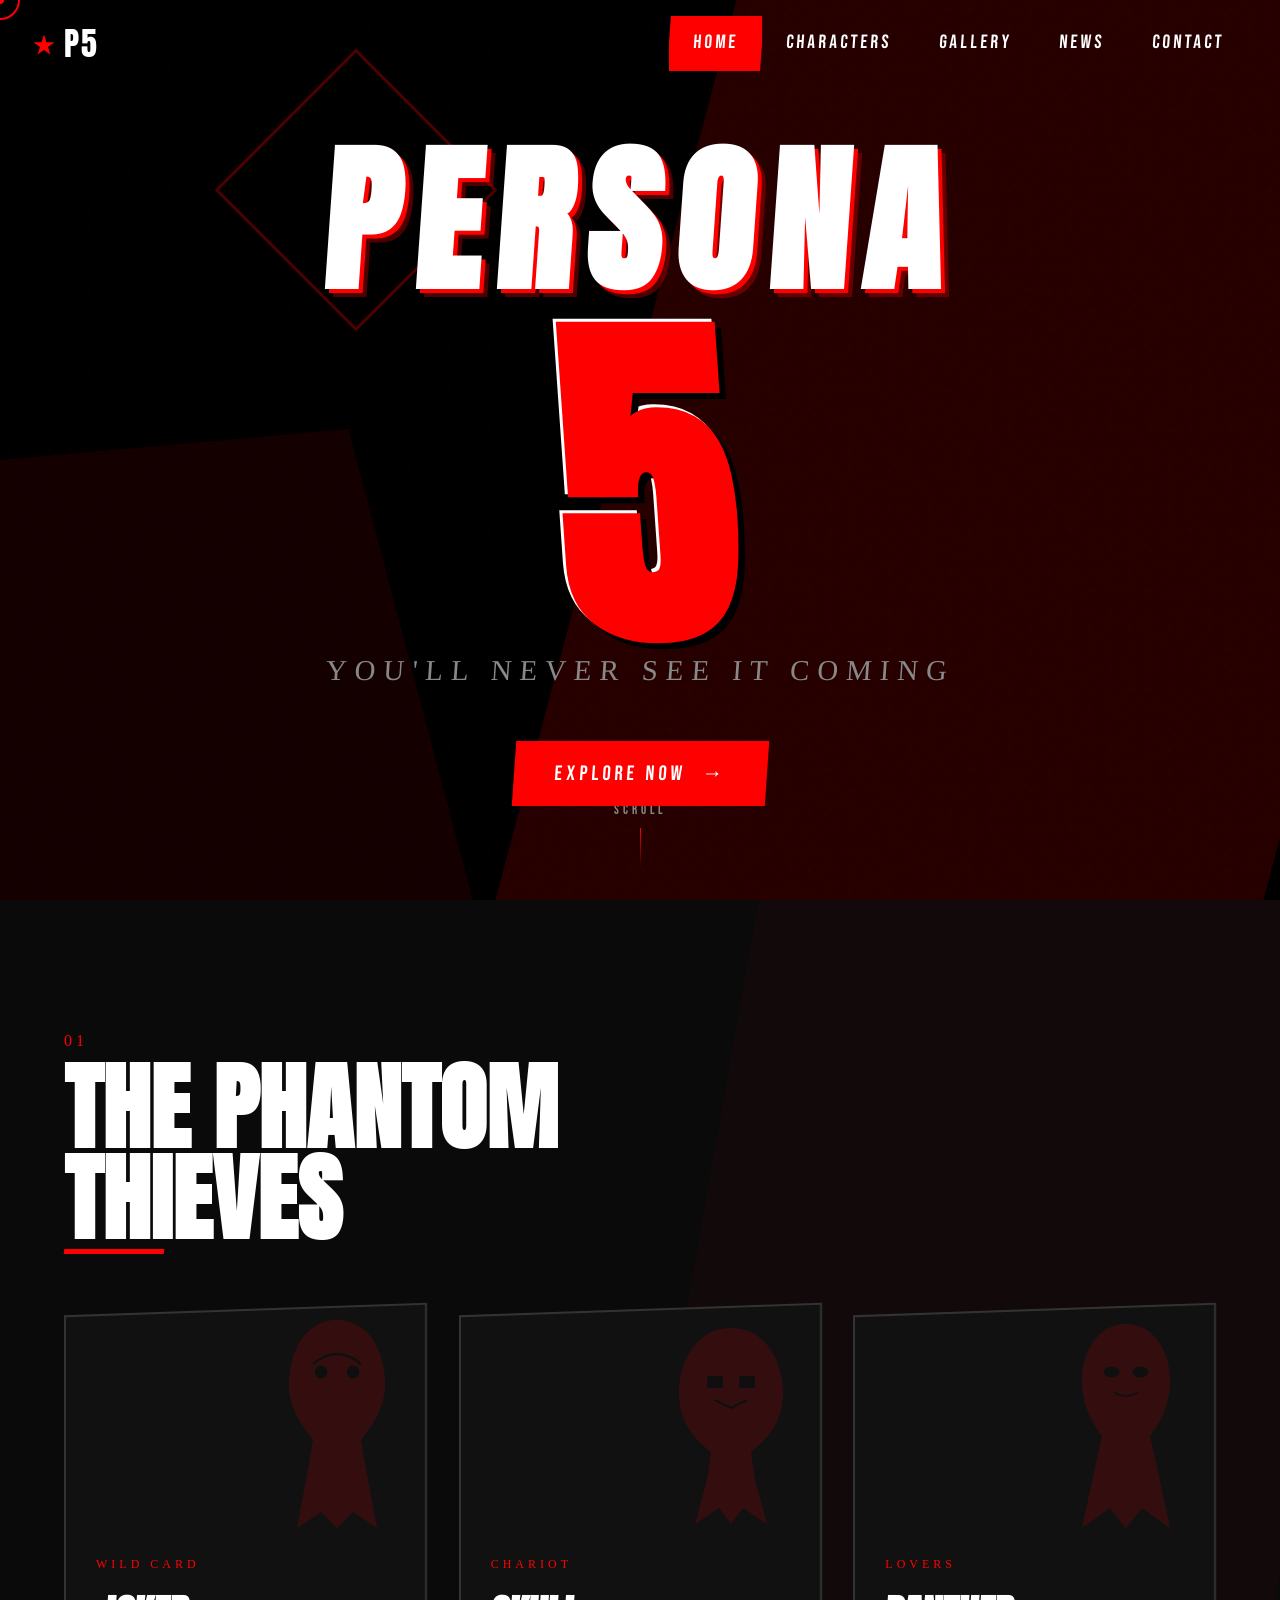
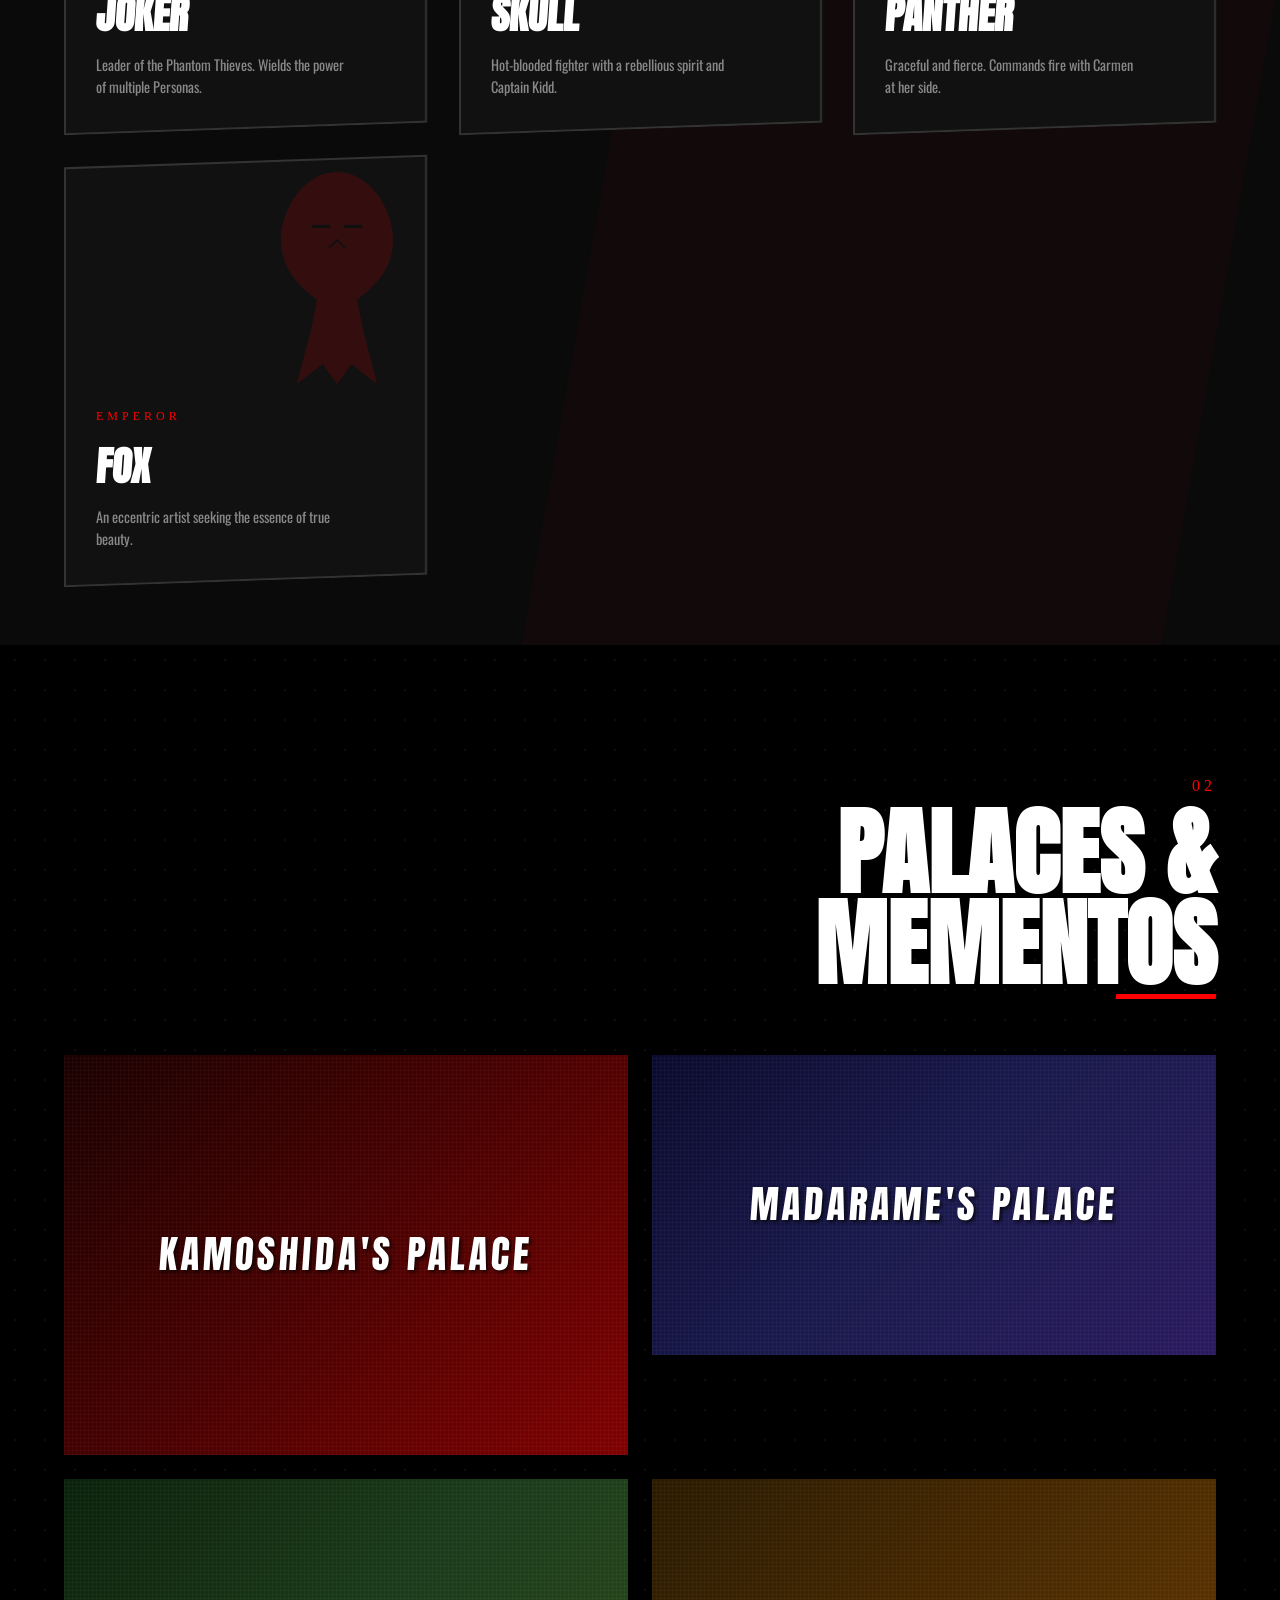
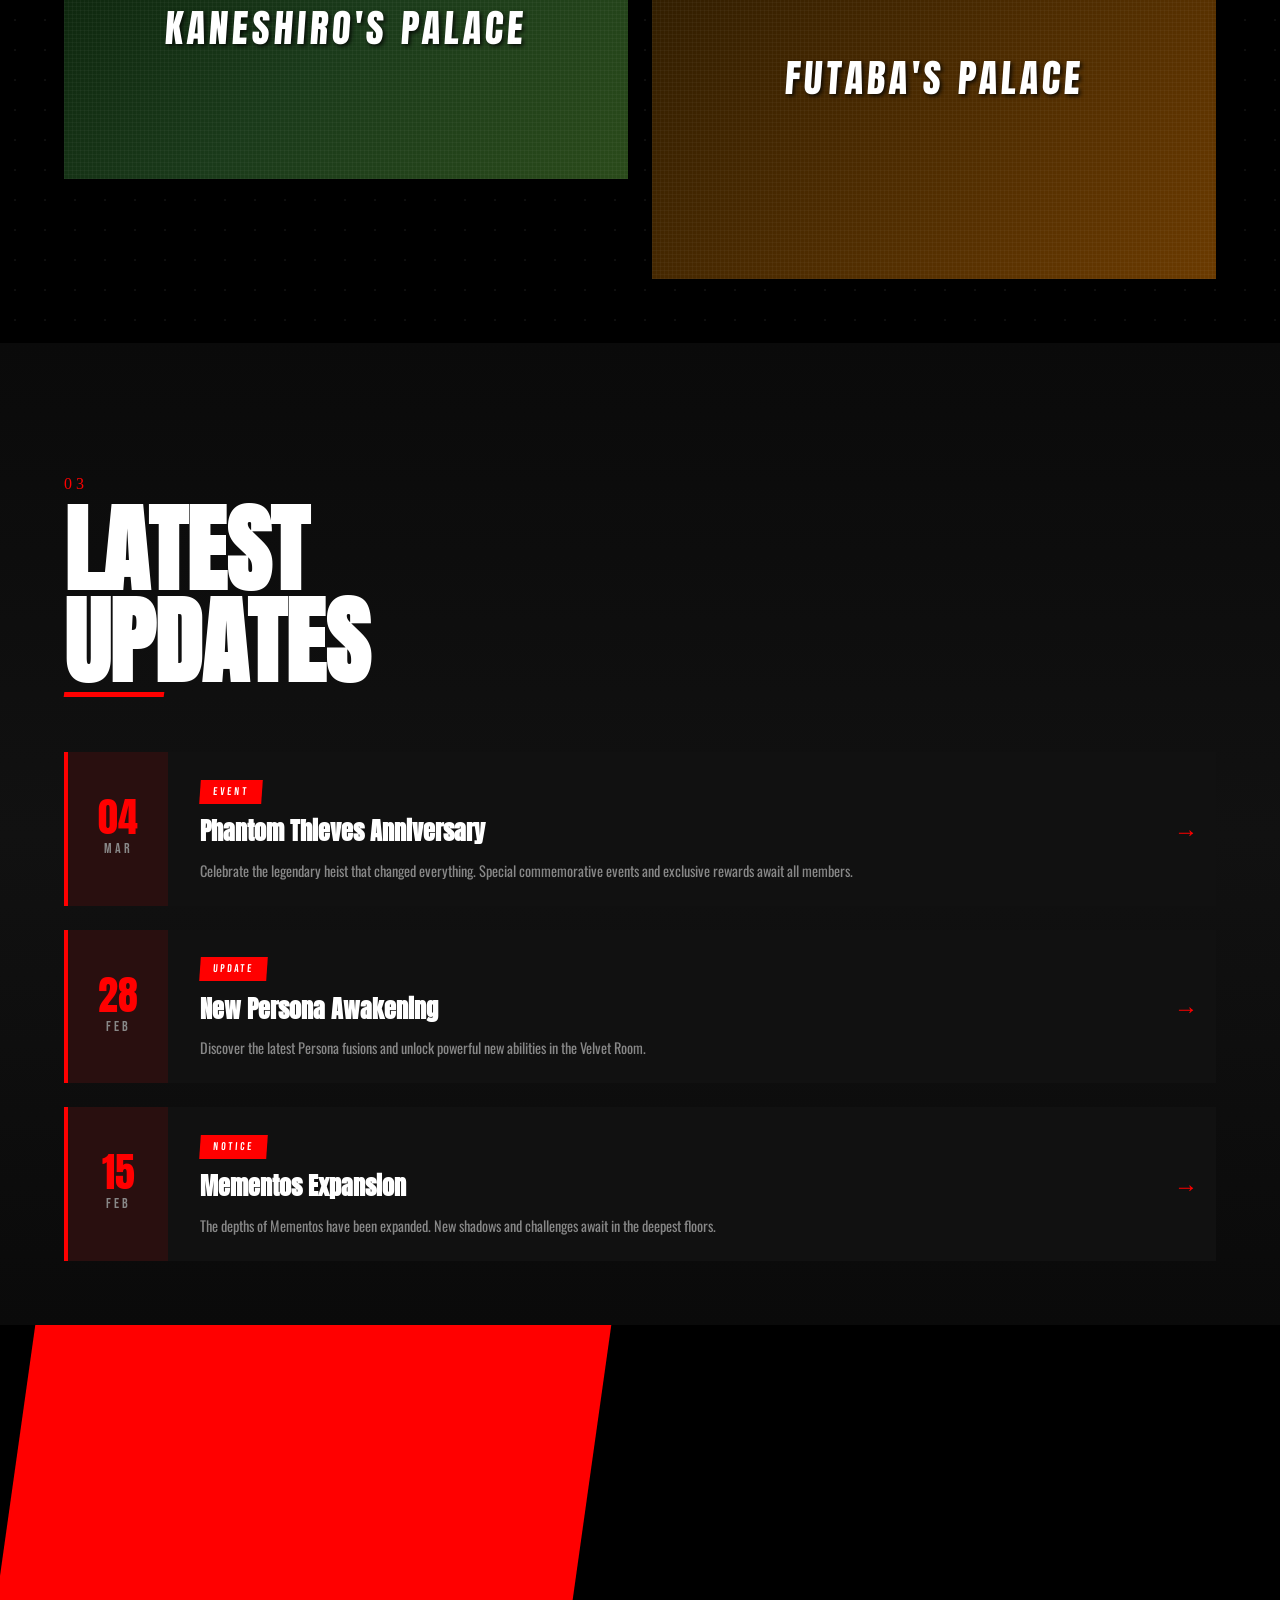
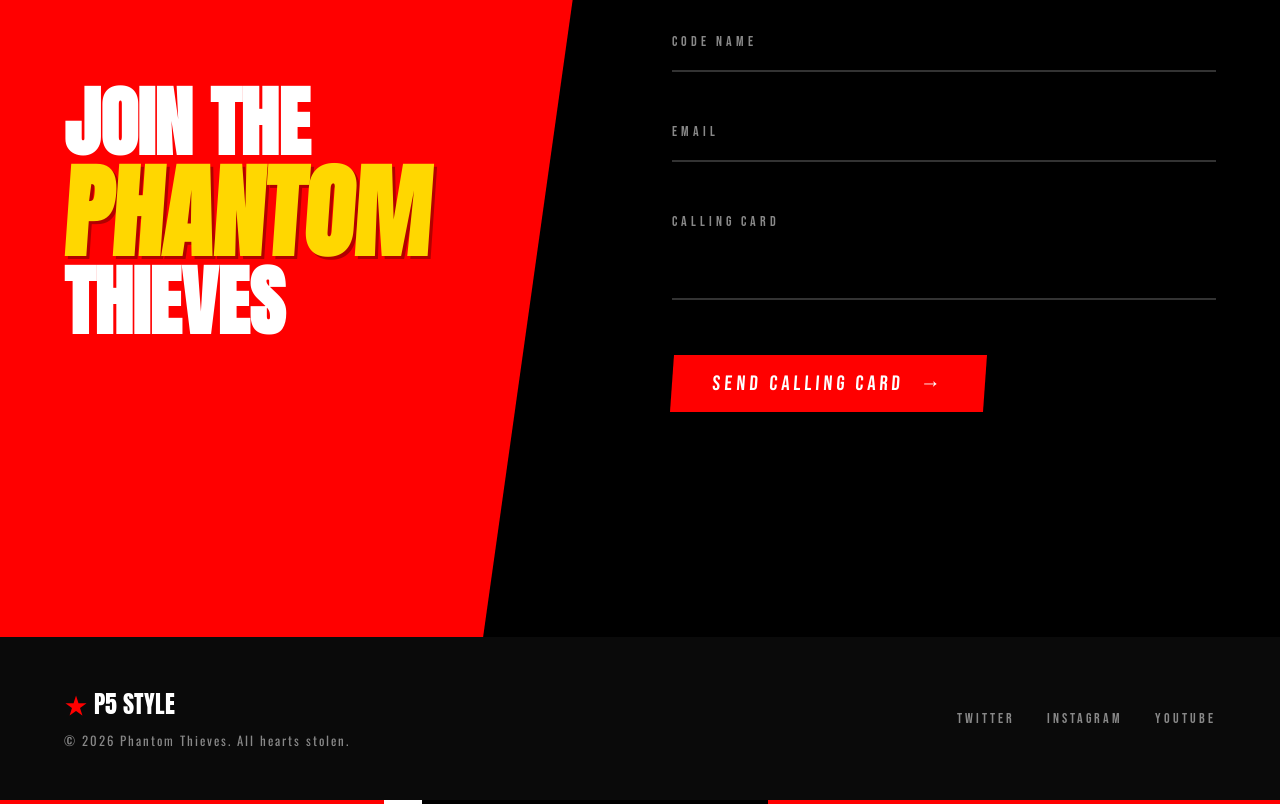
==== index.html @ 1475330d "Add files via upload" ====
<!DOCTYPE html>
<html lang="ko">

<head>
    <meta charset="UTF-8">
    <meta name="viewport" content="width=device-width, initial-scale=1.0">
    <title>TAKE YOUR HEART — Persona 5 Style</title>
    <meta name="description"
        content="A Persona 5 inspired stylish UI website featuring bold red & black aesthetics, skewed layouts, and dynamic animations.">
    <link rel="preconnect" href="https://fonts.googleapis.com">
    <link rel="preconnect" href="https://fonts.gstatic.com" crossorigin>
    <link
        href="https://fonts.googleapis.com/css2?family=Anton&family=Bebas+Neue&family=Oswald:wght@400;500;700&family=Permanent+Marker&family=Black+Ops+One&display=swap"
        rel="stylesheet">
    <link rel="stylesheet" href="style.css">
</head>

<body>
    <!-- ===== INTRO OVERLAY ===== -->
    <div id="intro-overlay" class="intro-overlay">
        <div class="intro-wipe intro-wipe--1"></div>
        <div class="intro-wipe intro-wipe--2"></div>
        <div class="intro-wipe intro-wipe--3"></div>
        <div class="intro-text">
            <span class="intro-text__line" data-delay="0">TAKE</span>
            <span class="intro-text__line" data-delay="200">YOUR</span>
            <span class="intro-text__line" data-delay="400">HEART</span>
        </div>
    </div>

    <!-- ===== CUSTOM CURSOR ===== -->
    <div id="cursor-dot" class="cursor-dot"></div>
    <div id="cursor-ring" class="cursor-ring"></div>

    <!-- ===== HEADER / NAV ===== -->
    <header id="header" class="header">
        <div class="header__logo-wrap">
            <a href="#" class="header__logo">
                <span class="header__logo-star">★</span>
                <span class="header__logo-text">P5</span>
            </a>
        </div>
        <nav class="header__nav" id="main-nav">
            <button class="header__menu-btn" id="menu-toggle" aria-label="메뉴 토글">
                <span></span><span></span><span></span>
            </button>
            <ul class="header__nav-list" id="nav-list">
                <li class="header__nav-item"><a href="#hero" class="header__nav-link active"
                        data-section="hero">HOME</a></li>
                <li class="header__nav-item"><a href="#characters" class="header__nav-link"
                        data-section="characters">CHARACTERS</a></li>
                <li class="header__nav-item"><a href="#gallery" class="header__nav-link"
                        data-section="gallery">GALLERY</a></li>
                <li class="header__nav-item"><a href="#news" class="header__nav-link" data-section="news">NEWS</a></li>
                <li class="header__nav-item"><a href="#contact" class="header__nav-link"
                        data-section="contact">CONTACT</a></li>
            </ul>
        </nav>
    </header>

    <!-- ===== HERO SECTION ===== -->
    <section id="hero" class="hero section">
        <div class="hero__bg-shapes">
            <div class="hero__shape hero__shape--1"></div>
            <div class="hero__shape hero__shape--2"></div>
            <div class="hero__shape hero__shape--3"></div>
        </div>
        <div class="hero__halftone"></div>
        <div class="hero__content">
            <h1 class="hero__title">
                <span class="hero__title-line hero__title-line--1" data-glitch="PERSONA">PERSONA</span>
                <span class="hero__title-line hero__title-line--2" data-glitch="5">5</span>
            </h1>
            <p class="hero__subtitle">YOU'LL NEVER SEE IT COMING</p>
            <a href="#characters" class="hero__cta btn btn--primary">
                <span class="btn__text">EXPLORE NOW</span>
                <span class="btn__arrow">→</span>
            </a>
        </div>
        <div class="hero__scroll-indicator">
            <span>SCROLL</span>
            <div class="hero__scroll-line"></div>
        </div>
    </section>

    <!-- ===== CHARACTERS SECTION ===== -->
    <section id="characters" class="characters section">
        <div class="section__header">
            <span class="section__label">01</span>
            <h2 class="section__title">THE PHANTOM<br>THIEVES</h2>
            <div class="section__line"></div>
        </div>
        <div class="characters__grid">
            <!-- Card 1: Joker -->
            <div class="char-card" data-tilt>
                <div class="char-card__bg"></div>
                <div class="char-card__inner">
                    <div class="char-card__silhouette char-card__silhouette--joker">
                        <svg viewBox="0 0 200 300" class="char-card__svg">
                            <path
                                d="M100 20 C60 20 40 60 40 100 C40 130 55 150 70 170 L65 200 L50 280 L80 260 L100 280 L120 260 L150 280 L135 200 L130 170 C145 150 160 130 160 100 C160 60 140 20 100 20Z"
                                fill="currentColor" />
                            <circle cx="80" cy="85" r="8" fill="var(--color-bg)" />
                            <circle cx="120" cy="85" r="8" fill="var(--color-bg)" />
                            <path d="M70 75 Q100 50 130 75" stroke="var(--color-bg)" stroke-width="3" fill="none" />
                        </svg>
                    </div>
                    <div class="char-card__info">
                        <span class="char-card__code">WILD CARD</span>
                        <h3 class="char-card__name">JOKER</h3>
                        <p class="char-card__desc">Leader of the Phantom Thieves. Wields the power of multiple Personas.
                        </p>
                    </div>
                </div>
                <div class="char-card__stripe"></div>
            </div>

            <!-- Card 2: Skull -->
            <div class="char-card" data-tilt>
                <div class="char-card__bg"></div>
                <div class="char-card__inner">
                    <div class="char-card__silhouette char-card__silhouette--skull">
                        <svg viewBox="0 0 200 300" class="char-card__svg">
                            <path
                                d="M100 30 C55 30 35 75 35 110 C35 145 50 165 75 185 L70 220 L55 275 L85 255 L100 275 L115 255 L145 275 L130 220 L125 185 C150 165 165 145 165 110 C165 75 145 30 100 30Z"
                                fill="currentColor" />
                            <rect x="70" y="90" width="20" height="15" rx="2" fill="var(--color-bg)" />
                            <rect x="110" y="90" width="20" height="15" rx="2" fill="var(--color-bg)" />
                            <path d="M80 120 L100 130 L120 120" stroke="var(--color-bg)" stroke-width="3" fill="none" />
                        </svg>
                    </div>
                    <div class="char-card__info">
                        <span class="char-card__code">CHARIOT</span>
                        <h3 class="char-card__name">SKULL</h3>
                        <p class="char-card__desc">Hot-blooded fighter with a rebellious spirit and Captain Kidd.</p>
                    </div>
                </div>
                <div class="char-card__stripe"></div>
            </div>

            <!-- Card 3: Panther -->
            <div class="char-card" data-tilt>
                <div class="char-card__bg"></div>
                <div class="char-card__inner">
                    <div class="char-card__silhouette char-card__silhouette--panther">
                        <svg viewBox="0 0 200 300" class="char-card__svg">
                            <path
                                d="M100 25 C65 25 45 60 45 95 C45 125 55 145 70 165 L60 210 L45 280 L80 255 L100 280 L120 255 L155 280 L140 210 L130 165 C145 145 155 125 155 95 C155 60 135 25 100 25Z"
                                fill="currentColor" />
                            <ellipse cx="82" cy="85" rx="10" ry="7" fill="var(--color-bg)" />
                            <ellipse cx="118" cy="85" rx="10" ry="7" fill="var(--color-bg)" />
                            <path d="M85 110 Q100 120 115 110" stroke="var(--color-bg)" stroke-width="2" fill="none" />
                        </svg>
                    </div>
                    <div class="char-card__info">
                        <span class="char-card__code">LOVERS</span>
                        <h3 class="char-card__name">PANTHER</h3>
                        <p class="char-card__desc">Graceful and fierce. Commands fire with Carmen at her side.</p>
                    </div>
                </div>
                <div class="char-card__stripe"></div>
            </div>

            <!-- Card 4: Fox -->
            <div class="char-card" data-tilt>
                <div class="char-card__bg"></div>
                <div class="char-card__inner">
                    <div class="char-card__silhouette char-card__silhouette--fox">
                        <svg viewBox="0 0 200 300" class="char-card__svg">
                            <path
                                d="M100 20 C60 20 30 65 30 105 C30 140 50 160 75 180 L68 215 L50 285 L82 260 L100 285 L118 260 L150 285 L132 215 L125 180 C150 160 170 140 170 105 C170 65 140 20 100 20Z"
                                fill="currentColor" />
                            <line x1="70" y1="88" x2="90" y2="88" stroke="var(--color-bg)" stroke-width="4"
                                stroke-linecap="round" />
                            <line x1="110" y1="88" x2="130" y2="88" stroke="var(--color-bg)" stroke-width="4"
                                stroke-linecap="round" />
                            <path d="M90 115 L100 105 L110 115" stroke="var(--color-bg)" stroke-width="2" fill="none" />
                        </svg>
                    </div>
                    <div class="char-card__info">
                        <span class="char-card__code">EMPEROR</span>
                        <h3 class="char-card__name">FOX</h3>
                        <p class="char-card__desc">An eccentric artist seeking the essence of true beauty.</p>
                    </div>
                </div>
                <div class="char-card__stripe"></div>
            </div>
        </div>
    </section>

    <!-- ===== GALLERY SECTION ===== -->
    <section id="gallery" class="gallery section">
        <div class="section__header section__header--right">
            <span class="section__label">02</span>
            <h2 class="section__title">PALACES &<br>MEMENTOS</h2>
            <div class="section__line"></div>
        </div>
        <div class="gallery__showcase">
            <div class="gallery__item gallery__item--large reveal-item">
                <div class="gallery__item-inner">
                    <div class="gallery__item-visual gallery__item-visual--1">
                        <div class="gallery__item-pattern"></div>
                        <span class="gallery__item-label">KAMOSHIDA'S PALACE</span>
                    </div>
                    <div class="gallery__item-overlay">
                        <span class="gallery__item-num">01</span>
                        <p>Castle of Lust</p>
                    </div>
                </div>
            </div>
            <div class="gallery__item gallery__item--medium reveal-item">
                <div class="gallery__item-inner">
                    <div class="gallery__item-visual gallery__item-visual--2">
                        <div class="gallery__item-pattern"></div>
                        <span class="gallery__item-label">MADARAME'S PALACE</span>
                    </div>
                    <div class="gallery__item-overlay">
                        <span class="gallery__item-num">02</span>
                        <p>Museum of Vanity</p>
                    </div>
                </div>
            </div>
            <div class="gallery__item gallery__item--medium reveal-item">
                <div class="gallery__item-inner">
                    <div class="gallery__item-visual gallery__item-visual--3">
                        <div class="gallery__item-pattern"></div>
                        <span class="gallery__item-label">KANESHIRO'S PALACE</span>
                    </div>
                    <div class="gallery__item-overlay">
                        <span class="gallery__item-num">03</span>
                        <p>Bank of Gluttony</p>
                    </div>
                </div>
            </div>
            <div class="gallery__item gallery__item--large reveal-item">
                <div class="gallery__item-inner">
                    <div class="gallery__item-visual gallery__item-visual--4">
                        <div class="gallery__item-pattern"></div>
                        <span class="gallery__item-label">FUTABA'S PALACE</span>
                    </div>
                    <div class="gallery__item-overlay">
                        <span class="gallery__item-num">04</span>
                        <p>Pyramid of Wrath</p>
                    </div>
                </div>
            </div>
        </div>
    </section>

    <!-- ===== NEWS / EVENTS SECTION ===== -->
    <section id="news" class="news section">
        <div class="section__header">
            <span class="section__label">03</span>
            <h2 class="section__title">LATEST<br>UPDATES</h2>
            <div class="section__line"></div>
        </div>
        <div class="news__grid">
            <article class="news-card reveal-item">
                <div class="news-card__date">
                    <span class="news-card__day">04</span>
                    <span class="news-card__month">MAR</span>
                </div>
                <div class="news-card__content">
                    <span class="news-card__tag">EVENT</span>
                    <h3 class="news-card__title">Phantom Thieves Anniversary</h3>
                    <p class="news-card__excerpt">Celebrate the legendary heist that changed everything. Special
                        commemorative events and exclusive rewards await all members.</p>
                </div>
                <div class="news-card__arrow">→</div>
            </article>
            <article class="news-card reveal-item">
                <div class="news-card__date">
                    <span class="news-card__day">28</span>
                    <span class="news-card__month">FEB</span>
                </div>
                <div class="news-card__content">
                    <span class="news-card__tag">UPDATE</span>
                    <h3 class="news-card__title">New Persona Awakening</h3>
                    <p class="news-card__excerpt">Discover the latest Persona fusions and unlock powerful new abilities
                        in the Velvet Room.</p>
                </div>
                <div class="news-card__arrow">→</div>
            </article>
            <article class="news-card reveal-item">
                <div class="news-card__date">
                    <span class="news-card__day">15</span>
                    <span class="news-card__month">FEB</span>
                </div>
                <div class="news-card__content">
                    <span class="news-card__tag">NOTICE</span>
                    <h3 class="news-card__title">Mementos Expansion</h3>
                    <p class="news-card__excerpt">The depths of Mementos have been expanded. New shadows and challenges
                        await in the deepest floors.</p>
                </div>
                <div class="news-card__arrow">→</div>
            </article>
        </div>
    </section>

    <!-- ===== CONTACT / CTA SECTION ===== -->
    <section id="contact" class="contact section">
        <div class="contact__bg-split"></div>
        <div class="contact__content">
            <div class="contact__left">
                <h2 class="contact__title">
                    <span>JOIN THE</span>
                    <span class="contact__title--accent">PHANTOM</span>
                    <span>THIEVES</span>
                </h2>
            </div>
            <div class="contact__right">
                <form class="contact__form" id="contact-form">
                    <div class="form-group">
                        <input type="text" id="form-name" class="form-input" placeholder=" " autocomplete="off"
                            required>
                        <label for="form-name" class="form-label">CODE NAME</label>
                        <div class="form-line"></div>
                    </div>
                    <div class="form-group">
                        <input type="email" id="form-email" class="form-input" placeholder=" " autocomplete="off"
                            required>
                        <label for="form-email" class="form-label">EMAIL</label>
                        <div class="form-line"></div>
                    </div>
                    <div class="form-group">
                        <textarea id="form-message" class="form-input form-textarea" placeholder=" " rows="3"
                            required></textarea>
                        <label for="form-message" class="form-label">CALLING CARD</label>
                        <div class="form-line"></div>
                    </div>
                    <button type="submit" class="btn btn--primary btn--submit">
                        <span class="btn__text">SEND CALLING CARD</span>
                        <span class="btn__arrow">→</span>
                    </button>
                </form>
            </div>
        </div>
    </section>

    <!-- ===== FOOTER ===== -->
    <footer class="footer">
        <div class="footer__inner">
            <div class="footer__left">
                <span class="footer__logo">
                    <span class="header__logo-star">★</span> P5 STYLE
                </span>
                <p class="footer__copy">© 2026 Phantom Thieves. All hearts stolen.</p>
            </div>
            <div class="footer__right">
                <div class="footer__links">
                    <a href="#" class="footer__link">TWITTER</a>
                    <a href="#" class="footer__link">INSTAGRAM</a>
                    <a href="#" class="footer__link">YOUTUBE</a>
                </div>
            </div>
        </div>
        <div class="footer__stripe"></div>
    </footer>

    <!-- ===== SCREEN WIPE TRANSITION ===== -->
    <div id="screen-wipe" class="screen-wipe">
        <div class="screen-wipe__panel screen-wipe__panel--1"></div>
        <div class="screen-wipe__panel screen-wipe__panel--2"></div>
        <div class="screen-wipe__panel screen-wipe__panel--3"></div>
    </div>

    <script src="script.js"></script>
</body>

</html>
---- style.css ----
/* ========================================
   PERSONA 5 STYLE UI - DESIGN SYSTEM
   ======================================== */

/* === CSS VARIABLES === */
:root {
    --color-primary: #FF0000;
    --color-primary-dark: #CC0000;
    --color-primary-light: #FF3333;
    --color-bg: #0A0A0A;
    --color-bg-alt: #111111;
    --color-white: #FFFFFF;
    --color-black: #000000;
    --color-gray: #888888;
    --color-gray-dark: #333333;
    --color-yellow: #FFD700;

    --font-display: 'Anton', sans-serif;
    --font-heading: 'Bebas Neue', sans-serif;
    --font-body: 'Oswald', sans-serif;
    --font-accent: 'Permanent Marker', cursive;
    --font-impact: 'Black Ops One', cursive;

    --skew-angle: -4deg;
    --skew-angle-lg: -8deg;
    --transition-fast: 0.2s cubic-bezier(0.25, 0.46, 0.45, 0.94);
    --transition-med: 0.4s cubic-bezier(0.25, 0.46, 0.45, 0.94);
    --transition-slow: 0.8s cubic-bezier(0.16, 1, 0.3, 1);

    --z-cursor: 10000;
    --z-intro: 9000;
    --z-wipe: 8000;
    --z-header: 7000;
}

/* === RESET & BASE === */
*,
*::before,
*::after {
    margin: 0;
    padding: 0;
    box-sizing: border-box;
}

html {
    scroll-behavior: smooth;
    cursor: none;
}

body {
    font-family: var(--font-body);
    background: var(--color-bg);
    color: var(--color-white);
    overflow-x: hidden;
    cursor: none;
    line-height: 1.6;
}

a {
    text-decoration: none;
    color: inherit;
    cursor: none;
}

button,
input,
textarea {
    cursor: none;
    font-family: var(--font-body);
}

img {
    max-width: 100%;
    display: block;
}

/* === CUSTOM CURSOR === */
.cursor-dot {
    position: fixed;
    width: 8px;
    height: 8px;
    background: var(--color-primary);
    border-radius: 50%;
    pointer-events: none;
    z-index: var(--z-cursor);
    transform: translate(-50%, -50%);
    transition: width 0.2s, height 0.2s, background 0.2s;
    mix-blend-mode: difference;
}

.cursor-ring {
    position: fixed;
    width: 40px;
    height: 40px;
    border: 2px solid var(--color-primary);
    border-radius: 50%;
    pointer-events: none;
    z-index: var(--z-cursor);
    transform: translate(-50%, -50%);
    transition: width 0.3s, height 0.3s, border-color 0.3s;
    mix-blend-mode: difference;
}

.cursor-dot.hover {
    width: 20px;
    height: 20px;
    background: var(--color-white);
}

.cursor-ring.hover {
    width: 60px;
    height: 60px;
    border-color: var(--color-white);
}

/* === INTRO OVERLAY === */
.intro-overlay {
    position: fixed;
    inset: 0;
    z-index: var(--z-intro);
    display: flex;
    align-items: center;
    justify-content: center;
    pointer-events: none;
}

.intro-wipe {
    position: absolute;
    inset: 0;
    transform-origin: left;
}

.intro-wipe--1 {
    background: var(--color-primary);
    z-index: 3;
}

.intro-wipe--2 {
    background: var(--color-black);
    z-index: 2;
}

.intro-wipe--3 {
    background: var(--color-white);
    z-index: 1;
}

.intro-text {
    position: relative;
    z-index: 4;
    display: flex;
    flex-direction: column;
    align-items: center;
    gap: 0;
}

.intro-text__line {
    font-family: var(--font-display);
    font-size: clamp(4rem, 15vw, 12rem);
    color: var(--color-white);
    line-height: 0.9;
    transform: translateY(100px) rotate(-3deg);
    opacity: 0;
    display: block;
}

.intro-text__line.show {
    animation: introTextIn 0.6s cubic-bezier(0.16, 1, 0.3, 1) forwards;
}

@keyframes introTextIn {
    to {
        transform: translateY(0) rotate(-3deg);
        opacity: 1;
    }
}

.intro-overlay.closing .intro-wipe--1 {
    animation: wipeOut 0.5s 0.2s cubic-bezier(0.76, 0, 0.24, 1) forwards;
}

.intro-overlay.closing .intro-wipe--2 {
    animation: wipeOut 0.5s 0.3s cubic-bezier(0.76, 0, 0.24, 1) forwards;
}

.intro-overlay.closing .intro-wipe--3 {
    animation: wipeOut 0.5s 0.4s cubic-bezier(0.76, 0, 0.24, 1) forwards;
}

.intro-overlay.closing .intro-text {
    animation: fadeOut 0.3s ease forwards;
}

@keyframes wipeOut {
    to {
        transform: scaleX(0);
        transform-origin: right;
    }
}

@keyframes fadeOut {
    to {
        opacity: 0;
    }
}

.intro-overlay.done {
    display: none;
}

/* === SCREEN WIPE TRANSITION === */
.screen-wipe {
    position: fixed;
    inset: 0;
    z-index: var(--z-wipe);
    pointer-events: none;
}

.screen-wipe__panel {
    position: absolute;
    top: 0;
    width: 100%;
    height: 100%;
    transform: translateX(-105%) skewX(-5deg);
    will-change: transform;
}

.screen-wipe__panel--1 {
    background: var(--color-primary);
    z-index: 3;
}

.screen-wipe__panel--2 {
    background: var(--color-black);
    z-index: 2;
}

.screen-wipe__panel--3 {
    background: var(--color-white);
    z-index: 1;
}

.screen-wipe.active .screen-wipe__panel--1 {
    animation: wipeIn 0.4s 0s cubic-bezier(0.76, 0, 0.24, 1) forwards,
        wipeFullOut 0.4s 0.5s cubic-bezier(0.76, 0, 0.24, 1) forwards;
}

.screen-wipe.active .screen-wipe__panel--2 {
    animation: wipeIn 0.4s 0.05s cubic-bezier(0.76, 0, 0.24, 1) forwards,
        wipeFullOut 0.4s 0.55s cubic-bezier(0.76, 0, 0.24, 1) forwards;
}

.screen-wipe.active .screen-wipe__panel--3 {
    animation: wipeIn 0.4s 0.1s cubic-bezier(0.76, 0, 0.24, 1) forwards,
        wipeFullOut 0.4s 0.6s cubic-bezier(0.76, 0, 0.24, 1) forwards;
}

@keyframes wipeIn {
    to {
        transform: translateX(0) skewX(-5deg);
    }
}

@keyframes wipeFullOut {
    to {
        transform: translateX(105%) skewX(-5deg);
    }
}

/* === HEADER === */
.header {
    position: fixed;
    top: 0;
    left: 0;
    right: 0;
    z-index: var(--z-header);
    display: flex;
    align-items: center;
    justify-content: space-between;
    padding: 1rem 2rem;
    background: transparent;
    transition: background var(--transition-med);
}

.header.scrolled {
    background: rgba(10, 10, 10, 0.95);
    backdrop-filter: blur(10px);
    border-bottom: 2px solid var(--color-primary);
}

.header__logo-wrap {
    position: relative;
    z-index: 2;
}

.header__logo {
    display: flex;
    align-items: center;
    gap: 0.5rem;
    font-family: var(--font-display);
    font-size: 2rem;
    color: var(--color-white);
    transition: transform var(--transition-fast);
}

.header__logo:hover {
    transform: scale(1.05) rotate(-2deg);
}

.header__logo-star {
    color: var(--color-primary);
    font-size: 1.5rem;
    animation: starPulse 2s ease-in-out infinite;
}

@keyframes starPulse {

    0%,
    100% {
        transform: scale(1);
    }

    50% {
        transform: scale(1.2) rotate(20deg);
    }
}

.header__logo-text {
    letter-spacing: 2px;
}

/* Mobile Menu Button */
.header__menu-btn {
    display: none;
    flex-direction: column;
    gap: 5px;
    background: none;
    border: none;
    padding: 5px;
    z-index: 2;
}

.header__menu-btn span {
    display: block;
    width: 30px;
    height: 3px;
    background: var(--color-white);
    transition: var(--transition-fast);
    transform-origin: center;
}

.header__menu-btn.active span:nth-child(1) {
    transform: rotate(45deg) translateY(8px) translateX(3px);
    background: var(--color-primary);
}

.header__menu-btn.active span:nth-child(2) {
    opacity: 0;
}

.header__menu-btn.active span:nth-child(3) {
    transform: rotate(-45deg) translateY(-8px) translateX(3px);
    background: var(--color-primary);
}

/* Nav List */
.header__nav-list {
    display: flex;
    list-style: none;
    gap: 0;
}

.header__nav-item {
    position: relative;
    overflow: hidden;
}

.header__nav-link {
    display: block;
    padding: 0.75rem 1.5rem;
    font-family: var(--font-heading);
    font-size: 1.2rem;
    letter-spacing: 3px;
    color: var(--color-white);
    position: relative;
    transform: skewX(var(--skew-angle));
    transition: color var(--transition-fast), background var(--transition-fast);
}

.header__nav-link::before {
    content: '';
    position: absolute;
    inset: 0;
    background: var(--color-primary);
    transform: translateX(-105%);
    transition: transform var(--transition-med);
    z-index: -1;
}

.header__nav-link:hover::before,
.header__nav-link.active::before {
    transform: translateX(0);
}

.header__nav-link:hover,
.header__nav-link.active {
    color: var(--color-white);
}

/* === SECTION COMMON === */
.section {
    position: relative;
    min-height: 100vh;
    padding: 8rem 4rem 4rem;
    overflow: hidden;
}

.section__header {
    position: relative;
    margin-bottom: 4rem;
}

.section__header--right {
    text-align: right;
}

.section__label {
    font-family: var(--font-accent);
    font-size: 1rem;
    color: var(--color-primary);
    letter-spacing: 4px;
    display: block;
    margin-bottom: 0.5rem;
}

.section__title {
    font-family: var(--font-display);
    font-size: clamp(3rem, 8vw, 6rem);
    line-height: 0.95;
    color: var(--color-white);
    text-transform: uppercase;
    position: relative;
    display: inline-block;
}

.section__title::after {
    content: '';
    position: absolute;
    bottom: -10px;
    left: 0;
    width: 100px;
    height: 5px;
    background: var(--color-primary);
    transform: skewX(var(--skew-angle-lg));
}

.section__header--right .section__title::after {
    left: auto;
    right: 0;
}

.section__line {
    position: absolute;
    top: 50%;
    left: 0;
    right: 0;
    height: 1px;
    background: var(--color-gray-dark);
    z-index: -1;
}

/* === HERO SECTION === */
.hero {
    display: flex;
    align-items: center;
    justify-content: center;
    min-height: 100vh;
    padding: 0;
    background: var(--color-black);
    position: relative;
}

.hero__bg-shapes {
    position: absolute;
    inset: 0;
    overflow: hidden;
}

.hero__shape {
    position: absolute;
    background: var(--color-primary);
}

.hero__shape--1 {
    top: -20%;
    right: -10%;
    width: 60%;
    height: 120%;
    transform: skewX(-15deg);
    opacity: 0.15;
}

.hero__shape--2 {
    bottom: -30%;
    left: -5%;
    width: 40%;
    height: 80%;
    transform: skewX(10deg) rotate(-5deg);
    opacity: 0.08;
}

.hero__shape--3 {
    top: 10%;
    left: 20%;
    width: 200px;
    height: 200px;
    border: 3px solid var(--color-primary);
    background: transparent;
    transform: rotate(45deg);
    opacity: 0.3;
    animation: floatShape 6s ease-in-out infinite;
}

@keyframes floatShape {

    0%,
    100% {
        transform: rotate(45deg) translate(0, 0);
    }

    50% {
        transform: rotate(45deg) translate(20px, -30px);
    }
}

.hero__halftone {
    position: absolute;
    inset: 0;
    background-image: radial-gradient(circle, var(--color-primary) 1px, transparent 1px);
    background-size: 20px 20px;
    opacity: 0.06;
    animation: halftoneShift 20s linear infinite;
}

@keyframes halftoneShift {
    0% {
        background-position: 0 0;
    }

    100% {
        background-position: 20px 20px;
    }
}

.hero__content {
    position: relative;
    z-index: 2;
    text-align: center;
    padding: 2rem;
}

.hero__title {
    display: flex;
    flex-direction: column;
    align-items: center;
    gap: 0;
}

.hero__title-line {
    display: block;
    font-family: var(--font-display);
    text-transform: uppercase;
    position: relative;
}

.hero__title-line--1 {
    font-size: clamp(4rem, 14vw, 10rem);
    color: var(--color-white);
    letter-spacing: 15px;
    transform: skewX(var(--skew-angle));
    text-shadow: 4px 4px 0 var(--color-primary), 8px 8px 0 rgba(255, 0, 0, 0.3);
}

.hero__title-line--2 {
    font-size: clamp(8rem, 30vw, 22rem);
    color: var(--color-primary);
    line-height: 0.8;
    transform: skewX(calc(var(--skew-angle) * -1));
    text-shadow: 6px 6px 0 var(--color-black), -3px -3px 0 var(--color-white);
    position: relative;
}

.hero__title-line--2::before {
    content: attr(data-glitch);
    position: absolute;
    top: 0;
    left: 2px;
    color: cyan;
    opacity: 0;
    clip-path: inset(0 0 0 0);
    animation: glitch1 4s infinite linear alternate-reverse;
}

.hero__title-line--2::after {
    content: attr(data-glitch);
    position: absolute;
    top: 0;
    left: -2px;
    color: magenta;
    opacity: 0;
    clip-path: inset(0 0 0 0);
    animation: glitch2 4s infinite linear alternate-reverse;
}

@keyframes glitch1 {

    0%,
    90% {
        opacity: 0;
    }

    91% {
        opacity: 0.8;
        clip-path: inset(20% 0 60% 0);
    }

    92% {
        opacity: 0;
    }

    93% {
        opacity: 0.6;
        clip-path: inset(60% 0 10% 0);
    }

    94%,
    100% {
        opacity: 0;
    }
}

@keyframes glitch2 {

    0%,
    88% {
        opacity: 0;
    }

    89% {
        opacity: 0.6;
        clip-path: inset(40% 0 30% 0);
    }

    90% {
        opacity: 0;
    }

    95% {
        opacity: 0.8;
        clip-path: inset(10% 0 70% 0);
    }

    96%,
    100% {
        opacity: 0;
    }
}

.hero__subtitle {
    font-family: var(--font-accent);
    font-size: clamp(1rem, 3vw, 1.8rem);
    color: var(--color-gray);
    letter-spacing: 8px;
    margin-top: 1rem;
    transform: skewX(var(--skew-angle));
}

/* Buttons */
.btn {
    display: inline-flex;
    align-items: center;
    gap: 1rem;
    padding: 1rem 2.5rem;
    font-family: var(--font-heading);
    font-size: 1.3rem;
    letter-spacing: 4px;
    border: none;
    position: relative;
    overflow: hidden;
    transform: skewX(var(--skew-angle));
    transition: transform var(--transition-fast);
}

.btn--primary {
    background: var(--color-primary);
    color: var(--color-white);
}

.btn--primary::before {
    content: '';
    position: absolute;
    inset: 0;
    background: var(--color-white);
    transform: translateX(-105%);
    transition: transform var(--transition-med);
}

.btn--primary:hover::before {
    transform: translateX(0);
}

.btn--primary:hover {
    color: var(--color-primary);
    transform: skewX(var(--skew-angle)) scale(1.05);
}

.btn__text,
.btn__arrow {
    position: relative;
    z-index: 1;
}

.btn__arrow {
    transition: transform var(--transition-fast);
}

.btn:hover .btn__arrow {
    transform: translateX(5px);
}

.hero__cta {
    margin-top: 3rem;
}

/* Scroll Indicator */
.hero__scroll-indicator {
    position: absolute;
    bottom: 2rem;
    left: 50%;
    transform: translateX(-50%);
    display: flex;
    flex-direction: column;
    align-items: center;
    gap: 0.5rem;
    font-family: var(--font-heading);
    font-size: 0.8rem;
    letter-spacing: 4px;
    color: var(--color-gray);
}

.hero__scroll-line {
    width: 1px;
    height: 40px;
    background: linear-gradient(to bottom, var(--color-primary), transparent);
    animation: scrollPulse 2s ease-in-out infinite;
}

@keyframes scrollPulse {

    0%,
    100% {
        opacity: 0.3;
        height: 40px;
    }

    50% {
        opacity: 1;
        height: 60px;
    }
}

/* === CHARACTERS SECTION === */
.characters {
    background: var(--color-bg);
    position: relative;
}

.characters::before {
    content: '';
    position: absolute;
    top: 0;
    right: 0;
    width: 50%;
    height: 100%;
    background: var(--color-primary);
    opacity: 0.03;
    transform: skewX(-10deg);
}

.characters__grid {
    display: grid;
    grid-template-columns: repeat(auto-fit, minmax(280px, 1fr));
    gap: 2rem;
    perspective: 1000px;
}

/* Character Card */
.char-card {
    position: relative;
    height: 420px;
    transform-style: preserve-3d;
    cursor: none;
}

.char-card__bg {
    position: absolute;
    inset: 0;
    background: var(--color-bg-alt);
    border: 2px solid var(--color-gray-dark);
    transform: skewY(-2deg);
    transition: all var(--transition-med);
}

.char-card:hover .char-card__bg {
    border-color: var(--color-primary);
    background: var(--color-black);
    box-shadow: 0 0 40px rgba(255, 0, 0, 0.2), inset 0 0 40px rgba(255, 0, 0, 0.05);
}

.char-card__inner {
    position: relative;
    z-index: 2;
    height: 100%;
    display: flex;
    flex-direction: column;
    justify-content: flex-end;
    padding: 2rem;
}

.char-card__silhouette {
    position: absolute;
    top: -10px;
    right: 10px;
    width: 160px;
    height: 250px;
    color: var(--color-primary);
    opacity: 0.15;
    transition: all var(--transition-slow);
}

.char-card:hover .char-card__silhouette {
    opacity: 0.4;
    transform: scale(1.1) translateY(-10px);
}

.char-card__svg {
    width: 100%;
    height: 100%;
}

.char-card__code {
    font-family: var(--font-accent);
    font-size: 0.75rem;
    color: var(--color-primary);
    letter-spacing: 4px;
    margin-bottom: 0.5rem;
    display: block;
}

.char-card__name {
    font-family: var(--font-display);
    font-size: 2.5rem;
    color: var(--color-white);
    transform: skewX(var(--skew-angle));
    transition: color var(--transition-fast);
}

.char-card:hover .char-card__name {
    color: var(--color-primary);
}

.char-card__desc {
    font-size: 0.9rem;
    color: var(--color-gray);
    margin-top: 0.5rem;
    line-height: 1.5;
    max-width: 250px;
}

.char-card__stripe {
    position: absolute;
    bottom: 0;
    left: 0;
    right: 0;
    height: 4px;
    background: var(--color-primary);
    transform: scaleX(0);
    transform-origin: left;
    transition: transform var(--transition-med);
}

.char-card:hover .char-card__stripe {
    transform: scaleX(1);
}

/* === GALLERY SECTION === */
.gallery {
    background: var(--color-black);
    position: relative;
}

.gallery::before {
    content: '';
    position: absolute;
    inset: 0;
    background-image: radial-gradient(circle, var(--color-gray-dark) 1px, transparent 1px);
    background-size: 30px 30px;
    opacity: 0.3;
}

.gallery__showcase {
    display: grid;
    grid-template-columns: repeat(2, 1fr);
    gap: 1.5rem;
    position: relative;
    z-index: 1;
}

.gallery__item {
    position: relative;
    overflow: hidden;
    transform: skewY(-1deg);
    transition: transform var(--transition-med);
}

.gallery__item--large {
    height: 400px;
}

.gallery__item--medium {
    height: 300px;
}

.gallery__item:hover {
    transform: skewY(-1deg) scale(1.02);
    z-index: 2;
}

.gallery__item-inner {
    position: relative;
    width: 100%;
    height: 100%;
    overflow: hidden;
}

.gallery__item-visual {
    width: 100%;
    height: 100%;
    position: relative;
    display: flex;
    align-items: center;
    justify-content: center;
    transition: transform var(--transition-slow);
}

.gallery__item:hover .gallery__item-visual {
    transform: scale(1.1);
}

.gallery__item-visual--1 {
    background: linear-gradient(135deg, #1a0000, #4a0000, #800000);
}

.gallery__item-visual--2 {
    background: linear-gradient(135deg, #0a0a2e, #1a1a4e, #2a1a5e);
}

.gallery__item-visual--3 {
    background: linear-gradient(135deg, #0a200a, #1a3a1a, #2a4a1a);
}

.gallery__item-visual--4 {
    background: linear-gradient(135deg, #2a1a00, #4a2a00, #6a3a00);
}

.gallery__item-pattern {
    position: absolute;
    inset: 0;
    background-image:
        repeating-linear-gradient(0deg, rgba(255, 255, 255, 0.03) 0px, rgba(255, 255, 255, 0.03) 1px, transparent 1px, transparent 4px),
        repeating-linear-gradient(90deg, rgba(255, 255, 255, 0.03) 0px, rgba(255, 255, 255, 0.03) 1px, transparent 1px, transparent 4px);
}

.gallery__item-label {
    font-family: var(--font-display);
    font-size: clamp(1.5rem, 3vw, 2.5rem);
    color: var(--color-white);
    text-shadow: 2px 2px 4px rgba(0, 0, 0, 0.8);
    letter-spacing: 4px;
    text-align: center;
    position: relative;
    z-index: 2;
    transform: skewX(var(--skew-angle));
}

.gallery__item-overlay {
    position: absolute;
    inset: 0;
    background: rgba(255, 0, 0, 0.85);
    display: flex;
    flex-direction: column;
    align-items: center;
    justify-content: center;
    opacity: 0;
    transition: opacity var(--transition-med);
}

.gallery__item:hover .gallery__item-overlay {
    opacity: 1;
}

.gallery__item-num {
    font-family: var(--font-display);
    font-size: 4rem;
    color: var(--color-white);
    opacity: 0.5;
}

.gallery__item-overlay p {
    font-family: var(--font-heading);
    font-size: 1.5rem;
    letter-spacing: 6px;
    color: var(--color-white);
}

/* === NEWS SECTION === */
.news {
    background: var(--color-bg);
    position: relative;
}

.news::before {
    content: '';
    position: absolute;
    left: -5%;
    top: 0;
    width: 110%;
    height: 100%;
    background: linear-gradient(180deg, var(--color-bg) 0%, var(--color-bg-alt) 50%, var(--color-bg) 100%);
}

.news__grid {
    display: flex;
    flex-direction: column;
    gap: 1.5rem;
    position: relative;
    z-index: 1;
}

.news-card {
    display: flex;
    align-items: stretch;
    background: var(--color-bg-alt);
    border-left: 4px solid var(--color-primary);
    transform: skewX(-1deg);
    transition: all var(--transition-med);
    overflow: hidden;
    position: relative;
}

.news-card::before {
    content: '';
    position: absolute;
    inset: 0;
    background: var(--color-primary);
    transform: translateX(-100%);
    transition: transform 0.5s cubic-bezier(0.16, 1, 0.3, 1);
    z-index: 0;
}

.news-card:hover::before {
    transform: translateX(0);
}

.news-card:hover {
    transform: skewX(-1deg) translateX(20px);
    border-left-color: var(--color-white);
}

.news-card__date {
    flex-shrink: 0;
    width: 100px;
    display: flex;
    flex-direction: column;
    align-items: center;
    justify-content: center;
    padding: 1.5rem;
    background: rgba(255, 0, 0, 0.1);
    position: relative;
    z-index: 1;
}

.news-card__day {
    font-family: var(--font-display);
    font-size: 2.5rem;
    line-height: 1;
    color: var(--color-primary);
    transition: color var(--transition-fast);
}

.news-card:hover .news-card__day {
    color: var(--color-white);
}

.news-card__month {
    font-family: var(--font-heading);
    font-size: 0.9rem;
    letter-spacing: 3px;
    color: var(--color-gray);
    transition: color var(--transition-fast);
}

.news-card:hover .news-card__month {
    color: var(--color-white);
}

.news-card__content {
    flex: 1;
    padding: 1.5rem 2rem;
    position: relative;
    z-index: 1;
}

.news-card__tag {
    display: inline-block;
    padding: 0.2rem 0.8rem;
    font-family: var(--font-heading);
    font-size: 0.7rem;
    letter-spacing: 3px;
    background: var(--color-primary);
    color: var(--color-white);
    transform: skewX(var(--skew-angle));
    margin-bottom: 0.5rem;
    transition: background var(--transition-fast);
}

.news-card:hover .news-card__tag {
    background: var(--color-white);
    color: var(--color-primary);
}

.news-card__title {
    font-family: var(--font-display);
    font-size: 1.5rem;
    margin-bottom: 0.5rem;
    transition: color var(--transition-fast);
}

.news-card__excerpt {
    font-size: 0.9rem;
    color: var(--color-gray);
    line-height: 1.6;
    transition: color var(--transition-fast);
}

.news-card:hover .news-card__excerpt {
    color: rgba(255, 255, 255, 0.8);
}

.news-card__arrow {
    flex-shrink: 0;
    display: flex;
    align-items: center;
    justify-content: center;
    width: 60px;
    font-size: 1.5rem;
    color: var(--color-primary);
    transition: all var(--transition-fast);
    position: relative;
    z-index: 1;
}

.news-card:hover .news-card__arrow {
    color: var(--color-white);
    transform: translateX(10px);
}

/* === CONTACT SECTION === */
.contact {
    background: var(--color-black);
    position: relative;
    overflow: hidden;
}

.contact__bg-split {
    position: absolute;
    left: 0;
    top: 0;
    width: 45%;
    height: 100%;
    background: var(--color-primary);
    transform: skewX(-8deg) translateX(-5%);
}

.contact__content {
    position: relative;
    z-index: 2;
    display: grid;
    grid-template-columns: 1fr 1fr;
    gap: 4rem;
    align-items: center;
    min-height: 80vh;
}

.contact__title {
    font-family: var(--font-display);
    font-size: clamp(3rem, 6vw, 5rem);
    line-height: 1;
}

.contact__title span {
    display: block;
}

.contact__title--accent {
    color: var(--color-yellow);
    font-size: clamp(4rem, 8vw, 7rem);
    transform: skewX(var(--skew-angle));
    display: inline-block;
    text-shadow: 3px 3px 0 rgba(0, 0, 0, 0.3);
}

/* Form Styles */
.contact__form {
    display: flex;
    flex-direction: column;
    gap: 2rem;
}

.form-group {
    position: relative;
}

.form-input {
    width: 100%;
    padding: 1rem 0;
    background: transparent;
    border: none;
    border-bottom: 2px solid var(--color-gray-dark);
    color: var(--color-white);
    font-size: 1rem;
    letter-spacing: 2px;
    outline: none;
    transition: border-color var(--transition-fast);
}

.form-input:focus {
    border-color: var(--color-primary);
}

.form-label {
    position: absolute;
    left: 0;
    top: 1rem;
    font-family: var(--font-heading);
    font-size: 0.9rem;
    letter-spacing: 4px;
    color: var(--color-gray);
    pointer-events: none;
    transition: all var(--transition-fast);
}

.form-input:focus~.form-label,
.form-input:not(:placeholder-shown)~.form-label {
    top: -0.8rem;
    font-size: 0.7rem;
    color: var(--color-primary);
}

.form-line {
    position: absolute;
    bottom: 0;
    left: 0;
    width: 0;
    height: 2px;
    background: var(--color-primary);
    transition: width var(--transition-med);
}

.form-input:focus~.form-line {
    width: 100%;
}

.form-textarea {
    resize: none;
    min-height: 80px;
}

.btn--submit {
    align-self: flex-start;
    margin-top: 1rem;
}

/* === FOOTER === */
.footer {
    background: var(--color-bg);
    position: relative;
    overflow: hidden;
}

.footer__inner {
    display: flex;
    justify-content: space-between;
    align-items: center;
    padding: 3rem 4rem;
}

.footer__logo {
    font-family: var(--font-display);
    font-size: 1.5rem;
    color: var(--color-white);
    display: block;
    margin-bottom: 0.5rem;
}

.footer__copy {
    font-size: 0.8rem;
    color: var(--color-gray);
    letter-spacing: 2px;
}

.footer__links {
    display: flex;
    gap: 2rem;
}

.footer__link {
    font-family: var(--font-heading);
    font-size: 0.9rem;
    letter-spacing: 3px;
    color: var(--color-gray);
    position: relative;
    transition: color var(--transition-fast);
}

.footer__link::after {
    content: '';
    position: absolute;
    bottom: -4px;
    left: 0;
    width: 0;
    height: 2px;
    background: var(--color-primary);
    transition: width var(--transition-med);
}

.footer__link:hover {
    color: var(--color-primary);
}

.footer__link:hover::after {
    width: 100%;
}

.footer__stripe {
    height: 4px;
    background: linear-gradient(90deg,
            var(--color-primary) 0%,
            var(--color-primary) 30%,
            var(--color-white) 30%,
            var(--color-white) 33%,
            var(--color-black) 33%,
            var(--color-black) 60%,
            var(--color-primary) 60%,
            var(--color-primary) 100%);
}

/* === REVEAL ANIMATION === */
.reveal-item {
    opacity: 0;
    transform: translateY(60px) skewX(-2deg);
    transition: all 0.8s cubic-bezier(0.16, 1, 0.3, 1);
}

.reveal-item.revealed {
    opacity: 1;
    transform: translateY(0) skewX(0);
}

.char-card {
    opacity: 0;
    transform: translateY(80px);
    transition: all 0.8s cubic-bezier(0.16, 1, 0.3, 1);
}

.char-card.revealed {
    opacity: 1;
    transform: translateY(0);
}

/* === RESPONSIVE === */
@media (max-width: 1024px) {
    .section {
        padding: 6rem 2rem 3rem;
    }

    .gallery__showcase {
        grid-template-columns: 1fr;
    }

    .contact__content {
        grid-template-columns: 1fr;
        gap: 3rem;
    }

    .contact__bg-split {
        width: 100%;
        height: 40%;
        transform: skewY(-5deg) translateY(-5%);
    }
}

@media (max-width: 768px) {
    .header__menu-btn {
        display: flex;
    }

    .header__nav-list {
        position: fixed;
        top: 0;
        right: -100%;
        width: 100%;
        height: 100vh;
        background: rgba(10, 10, 10, 0.98);
        flex-direction: column;
        align-items: center;
        justify-content: center;
        gap: 1rem;
        transition: right var(--transition-slow);
    }

    .header__nav-list.open {
        right: 0;
    }

    .header__nav-link {
        font-size: 2rem;
        padding: 1rem 3rem;
    }

    .characters__grid {
        grid-template-columns: 1fr;
    }

    .hero__title-line--1 {
        letter-spacing: 5px;
    }

    .section__title {
        font-size: clamp(2rem, 10vw, 4rem);
    }

    .news-card {
        flex-direction: column;
    }

    .news-card__date {
        width: 100%;
        flex-direction: row;
        gap: 0.5rem;
        padding: 1rem;
    }

    .news-card__arrow {
        width: 100%;
        padding: 1rem;
    }

    .footer__inner {
        flex-direction: column;
        gap: 2rem;
        text-align: center;
        padding: 2rem;
    }

    /* Hide custom cursor on mobile */
    .cursor-dot,
    .cursor-ring {
        display: none;
    }

    html,
    body,
    a,
    button,
    input,
    textarea {
        cursor: auto;
    }
}
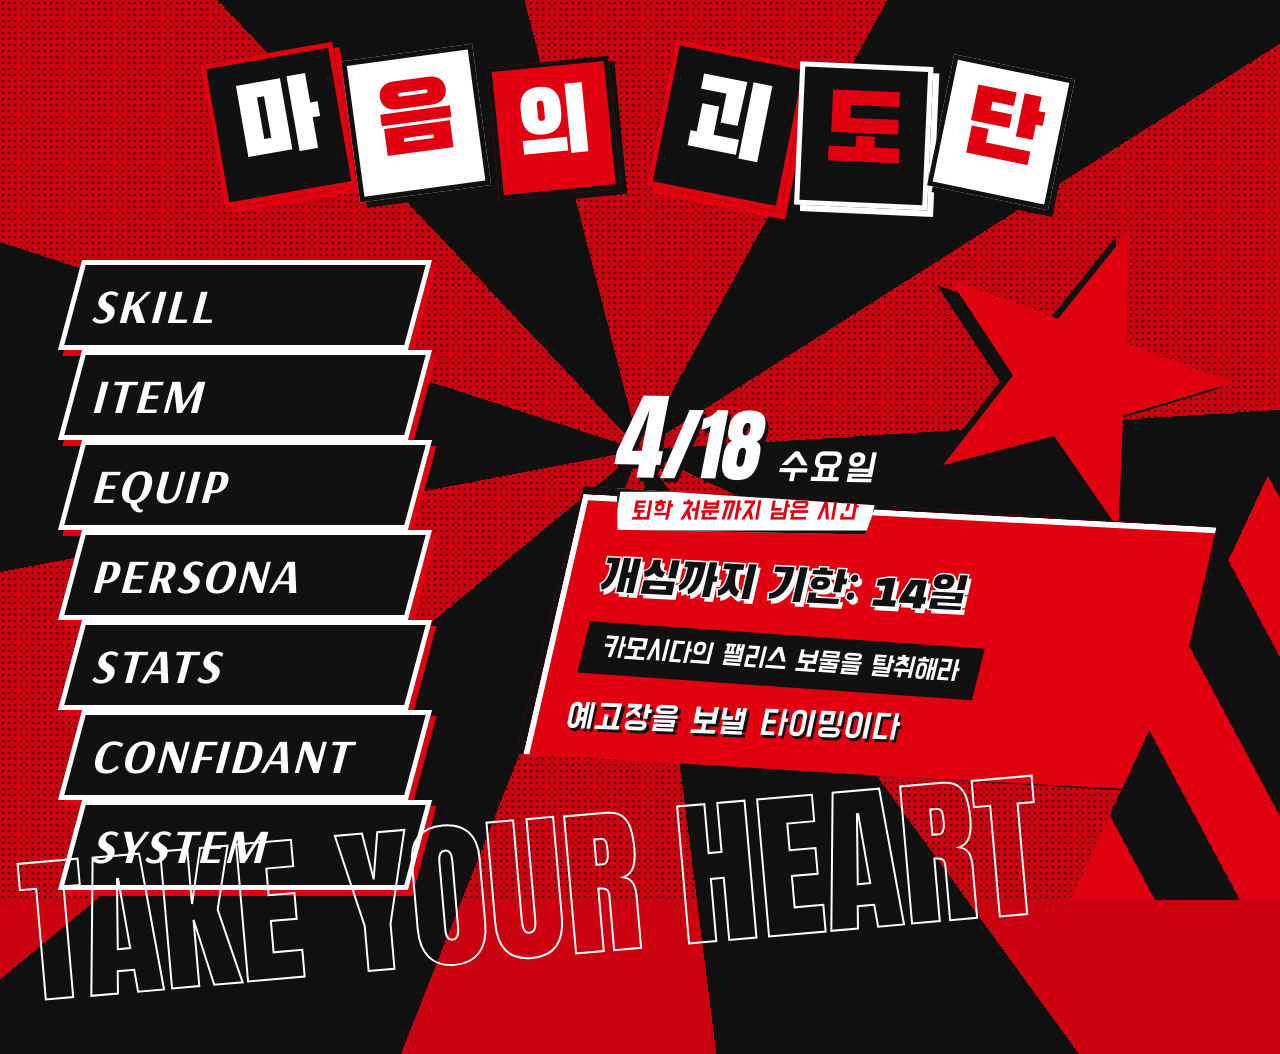
==== commit b4bc7b50: "Add files via upload" ====
--- a/index.html
+++ b/index.html
@@ -4,365 +4,61 @@
 <head>
     <meta charset="UTF-8">
     <meta name="viewport" content="width=device-width, initial-scale=1.0">
-    <title>TAKE YOUR HEART — Persona 5 Style</title>
-    <meta name="description"
-        content="A Persona 5 inspired stylish UI website featuring bold red & black aesthetics, skewed layouts, and dynamic animations.">
-    <link rel="preconnect" href="https://fonts.googleapis.com">
-    <link rel="preconnect" href="https://fonts.gstatic.com" crossorigin>
+    <title>카미가카리 | KAMIGAKARI</title>
+    <!-- Fonts -->
     <link
-        href="https://fonts.googleapis.com/css2?family=Anton&family=Bebas+Neue&family=Oswald:wght@400;500;700&family=Permanent+Marker&family=Black+Ops+One&display=swap"
+        href="https://fonts.googleapis.com/css2?family=Anton&family=Black+Han+Sans&family=Do+Hyeon&family=Arsenal:ital,wght@0,400;0,700;1,400;1,700&display=swap"
         rel="stylesheet">
     <link rel="stylesheet" href="style.css">
 </head>
 
 <body>
-    <!-- ===== INTRO OVERLAY ===== -->
-    <div id="intro-overlay" class="intro-overlay">
-        <div class="intro-wipe intro-wipe--1"></div>
-        <div class="intro-wipe intro-wipe--2"></div>
-        <div class="intro-wipe intro-wipe--3"></div>
-        <div class="intro-text">
-            <span class="intro-text__line" data-delay="0">TAKE</span>
-            <span class="intro-text__line" data-delay="200">YOUR</span>
-            <span class="intro-text__line" data-delay="400">HEART</span>
-        </div>
-    </div>
+    <!-- Transition Overlay -->
+    <div class="transition-wipe" id="transition-wipe"></div>
 
-    <!-- ===== CUSTOM CURSOR ===== -->
-    <div id="cursor-dot" class="cursor-dot"></div>
-    <div id="cursor-ring" class="cursor-ring"></div>
+    <!-- Background Elements -->
+    <div class="background-rays"></div>
+    <div class="halftone-overlay"></div>
 
-    <!-- ===== HEADER / NAV ===== -->
-    <header id="header" class="header">
-        <div class="header__logo-wrap">
-            <a href="#" class="header__logo">
-                <span class="header__logo-star">★</span>
-                <span class="header__logo-text">P5</span>
-            </a>
-        </div>
-        <nav class="header__nav" id="main-nav">
-            <button class="header__menu-btn" id="menu-toggle" aria-label="메뉴 토글">
-                <span></span><span></span><span></span>
-            </button>
-            <ul class="header__nav-list" id="nav-list">
-                <li class="header__nav-item"><a href="#hero" class="header__nav-link active"
-                        data-section="hero">HOME</a></li>
-                <li class="header__nav-item"><a href="#characters" class="header__nav-link"
-                        data-section="characters">CHARACTERS</a></li>
-                <li class="header__nav-item"><a href="#gallery" class="header__nav-link"
-                        data-section="gallery">GALLERY</a></li>
-                <li class="header__nav-item"><a href="#news" class="header__nav-link" data-section="news">NEWS</a></li>
-                <li class="header__nav-item"><a href="#contact" class="header__nav-link"
-                        data-section="contact">CONTACT</a></li>
-            </ul>
-        </nav>
-    </header>
+    <main class="container">
+        <!-- Logo / Title Header -->
+        <header class="animate-entrance delay-1">
+            <h1 class="ransom-note" id="main-title">마음의 괴도단</h1>
+        </header>
 
-    <!-- ===== HERO SECTION ===== -->
-    <section id="hero" class="hero section">
-        <div class="hero__bg-shapes">
-            <div class="hero__shape hero__shape--1"></div>
-            <div class="hero__shape hero__shape--2"></div>
-            <div class="hero__shape hero__shape--3"></div>
-        </div>
-        <div class="hero__halftone"></div>
-        <div class="hero__content">
-            <h1 class="hero__title">
-                <span class="hero__title-line hero__title-line--1" data-glitch="PERSONA">PERSONA</span>
-                <span class="hero__title-line hero__title-line--2" data-glitch="5">5</span>
-            </h1>
-            <p class="hero__subtitle">YOU'LL NEVER SEE IT COMING</p>
-            <a href="#characters" class="hero__cta btn btn--primary">
-                <span class="btn__text">EXPLORE NOW</span>
-                <span class="btn__arrow">→</span>
-            </a>
-        </div>
-        <div class="hero__scroll-indicator">
-            <span>SCROLL</span>
-            <div class="hero__scroll-line"></div>
-        </div>
-    </section>
+        <!-- Dynamic Content Section -->
+        <section class="content-panel animate-entrance delay-2">
+            <!-- Main Sidebar Menu -->
+            <nav class="main-menu">
+                <ul>
+                    <li class="menu-item"><a href="skill.html" class="nav-link" data-text="Skill">Skill</a></li>
+                    <li class="menu-item"><a href="item.html" class="nav-link" data-text="Item">Item</a></li>
+                    <li class="menu-item"><a href="equip.html" class="nav-link" data-text="Equip">Equip</a></li>
+                    <li class="menu-item"><a href="persona.html" class="nav-link" data-text="Persona">Persona</a></li>
+                    <li class="menu-item"><a href="stats.html" class="nav-link" data-text="Stats">Stats</a></li>
+                    <li class="menu-item"><a href="confidant.html" class="nav-link" data-text="Confidant">Confidant</a>
+                    </li>
+                    <li class="menu-item"><a href="system.html" class="nav-link" data-text="System">System</a></li>
+                </ul>
+            </nav>
 
-    <!-- ===== CHARACTERS SECTION ===== -->
-    <section id="characters" class="characters section">
-        <div class="section__header">
-            <span class="section__label">01</span>
-            <h2 class="section__title">THE PHANTOM<br>THIEVES</h2>
-            <div class="section__line"></div>
-        </div>
-        <div class="characters__grid">
-            <!-- Card 1: Joker -->
-            <div class="char-card" data-tilt>
-                <div class="char-card__bg"></div>
-                <div class="char-card__inner">
-                    <div class="char-card__silhouette char-card__silhouette--joker">
-                        <svg viewBox="0 0 200 300" class="char-card__svg">
-                            <path
-                                d="M100 20 C60 20 40 60 40 100 C40 130 55 150 70 170 L65 200 L50 280 L80 260 L100 280 L120 260 L150 280 L135 200 L130 170 C145 150 160 130 160 100 C160 60 140 20 100 20Z"
-                                fill="currentColor" />
-                            <circle cx="80" cy="85" r="8" fill="var(--color-bg)" />
-                            <circle cx="120" cy="85" r="8" fill="var(--color-bg)" />
-                            <path d="M70 75 Q100 50 130 75" stroke="var(--color-bg)" stroke-width="3" fill="none" />
-                        </svg>
-                    </div>
-                    <div class="char-card__info">
-                        <span class="char-card__code">WILD CARD</span>
-                        <h3 class="char-card__name">JOKER</h3>
-                        <p class="char-card__desc">Leader of the Phantom Thieves. Wields the power of multiple Personas.
-                        </p>
-                    </div>
+            <div class="info-box">
+                <div class="date-container">
+                    <span class="month">4</span>/<span class="day">18</span> <span class="weekday">수요일</span>
                 </div>
-                <div class="char-card__stripe"></div>
-            </div>
-
-            <!-- Card 2: Skull -->
-            <div class="char-card" data-tilt>
-                <div class="char-card__bg"></div>
-                <div class="char-card__inner">
-                    <div class="char-card__silhouette char-card__silhouette--skull">
-                        <svg viewBox="0 0 200 300" class="char-card__svg">
-                            <path
-                                d="M100 30 C55 30 35 75 35 110 C35 145 50 165 75 185 L70 220 L55 275 L85 255 L100 275 L115 255 L145 275 L130 220 L125 185 C150 165 165 145 165 110 C165 75 145 30 100 30Z"
-                                fill="currentColor" />
-                            <rect x="70" y="90" width="20" height="15" rx="2" fill="var(--color-bg)" />
-                            <rect x="110" y="90" width="20" height="15" rx="2" fill="var(--color-bg)" />
-                            <path d="M80 120 L100 130 L120 120" stroke="var(--color-bg)" stroke-width="3" fill="none" />
-                        </svg>
-                    </div>
-                    <div class="char-card__info">
-                        <span class="char-card__code">CHARIOT</span>
-                        <h3 class="char-card__name">SKULL</h3>
-                        <p class="char-card__desc">Hot-blooded fighter with a rebellious spirit and Captain Kidd.</p>
-                    </div>
-                </div>
-                <div class="char-card__stripe"></div>
-            </div>
-
-            <!-- Card 3: Panther -->
-            <div class="char-card" data-tilt>
-                <div class="char-card__bg"></div>
-                <div class="char-card__inner">
-                    <div class="char-card__silhouette char-card__silhouette--panther">
-                        <svg viewBox="0 0 200 300" class="char-card__svg">
-                            <path
-                                d="M100 25 C65 25 45 60 45 95 C45 125 55 145 70 165 L60 210 L45 280 L80 255 L100 280 L120 255 L155 280 L140 210 L130 165 C145 145 155 125 155 95 C155 60 135 25 100 25Z"
-                                fill="currentColor" />
-                            <ellipse cx="82" cy="85" rx="10" ry="7" fill="var(--color-bg)" />
-                            <ellipse cx="118" cy="85" rx="10" ry="7" fill="var(--color-bg)" />
-                            <path d="M85 110 Q100 120 115 110" stroke="var(--color-bg)" stroke-width="2" fill="none" />
-                        </svg>
-                    </div>
-                    <div class="char-card__info">
-                        <span class="char-card__code">LOVERS</span>
-                        <h3 class="char-card__name">PANTHER</h3>
-                        <p class="char-card__desc">Graceful and fierce. Commands fire with Carmen at her side.</p>
-                    </div>
-                </div>
-                <div class="char-card__stripe"></div>
-            </div>
-
-            <!-- Card 4: Fox -->
-            <div class="char-card" data-tilt>
-                <div class="char-card__bg"></div>
-                <div class="char-card__inner">
-                    <div class="char-card__silhouette char-card__silhouette--fox">
-                        <svg viewBox="0 0 200 300" class="char-card__svg">
-                            <path
-                                d="M100 20 C60 20 30 65 30 105 C30 140 50 160 75 180 L68 215 L50 285 L82 260 L100 285 L118 260 L150 285 L132 215 L125 180 C150 160 170 140 170 105 C170 65 140 20 100 20Z"
-                                fill="currentColor" />
-                            <line x1="70" y1="88" x2="90" y2="88" stroke="var(--color-bg)" stroke-width="4"
-                                stroke-linecap="round" />
-                            <line x1="110" y1="88" x2="130" y2="88" stroke="var(--color-bg)" stroke-width="4"
-                                stroke-linecap="round" />
-                            <path d="M90 115 L100 105 L110 115" stroke="var(--color-bg)" stroke-width="2" fill="none" />
-                        </svg>
-                    </div>
-                    <div class="char-card__info">
-                        <span class="char-card__code">EMPEROR</span>
-                        <h3 class="char-card__name">FOX</h3>
-                        <p class="char-card__desc">An eccentric artist seeking the essence of true beauty.</p>
-                    </div>
-                </div>
-                <div class="char-card__stripe"></div>
-            </div>
-        </div>
-    </section>
-
-    <!-- ===== GALLERY SECTION ===== -->
-    <section id="gallery" class="gallery section">
-        <div class="section__header section__header--right">
-            <span class="section__label">02</span>
-            <h2 class="section__title">PALACES &<br>MEMENTOS</h2>
-            <div class="section__line"></div>
-        </div>
-        <div class="gallery__showcase">
-            <div class="gallery__item gallery__item--large reveal-item">
-                <div class="gallery__item-inner">
-                    <div class="gallery__item-visual gallery__item-visual--1">
-                        <div class="gallery__item-pattern"></div>
-                        <span class="gallery__item-label">KAMOSHIDA'S PALACE</span>
-                    </div>
-                    <div class="gallery__item-overlay">
-                        <span class="gallery__item-num">01</span>
-                        <p>Castle of Lust</p>
-                    </div>
+                <div class="alert-box">
+                    <div class="alert-label">퇴학 처분까지 남은 시간</div>
+                    <div class="alert-title">개심까지 기한: 14일</div>
+                    <div class="alert-subtitle">카모시다의 팰리스 보물을 탈취해라</div>
+                    <div class="alert-action">예고장을 보낼 타이밍이다</div>
                 </div>
             </div>
-            <div class="gallery__item gallery__item--medium reveal-item">
-                <div class="gallery__item-inner">
-                    <div class="gallery__item-visual gallery__item-visual--2">
-                        <div class="gallery__item-pattern"></div>
-                        <span class="gallery__item-label">MADARAME'S PALACE</span>
-                    </div>
-                    <div class="gallery__item-overlay">
-                        <span class="gallery__item-num">02</span>
-                        <p>Museum of Vanity</p>
-                    </div>
-                </div>
-            </div>
-            <div class="gallery__item gallery__item--medium reveal-item">
-                <div class="gallery__item-inner">
-                    <div class="gallery__item-visual gallery__item-visual--3">
-                        <div class="gallery__item-pattern"></div>
-                        <span class="gallery__item-label">KANESHIRO'S PALACE</span>
-                    </div>
-                    <div class="gallery__item-overlay">
-                        <span class="gallery__item-num">03</span>
-                        <p>Bank of Gluttony</p>
-                    </div>
-                </div>
-            </div>
-            <div class="gallery__item gallery__item--large reveal-item">
-                <div class="gallery__item-inner">
-                    <div class="gallery__item-visual gallery__item-visual--4">
-                        <div class="gallery__item-pattern"></div>
-                        <span class="gallery__item-label">FUTABA'S PALACE</span>
-                    </div>
-                    <div class="gallery__item-overlay">
-                        <span class="gallery__item-num">04</span>
-                        <p>Pyramid of Wrath</p>
-                    </div>
-                </div>
-            </div>
-        </div>
-    </section>
+        </section>
 
-    <!-- ===== NEWS / EVENTS SECTION ===== -->
-    <section id="news" class="news section">
-        <div class="section__header">
-            <span class="section__label">03</span>
-            <h2 class="section__title">LATEST<br>UPDATES</h2>
-            <div class="section__line"></div>
-        </div>
-        <div class="news__grid">
-            <article class="news-card reveal-item">
-                <div class="news-card__date">
-                    <span class="news-card__day">04</span>
-                    <span class="news-card__month">MAR</span>
-                </div>
-                <div class="news-card__content">
-                    <span class="news-card__tag">EVENT</span>
-                    <h3 class="news-card__title">Phantom Thieves Anniversary</h3>
-                    <p class="news-card__excerpt">Celebrate the legendary heist that changed everything. Special
-                        commemorative events and exclusive rewards await all members.</p>
-                </div>
-                <div class="news-card__arrow">→</div>
-            </article>
-            <article class="news-card reveal-item">
-                <div class="news-card__date">
-                    <span class="news-card__day">28</span>
-                    <span class="news-card__month">FEB</span>
-                </div>
-                <div class="news-card__content">
-                    <span class="news-card__tag">UPDATE</span>
-                    <h3 class="news-card__title">New Persona Awakening</h3>
-                    <p class="news-card__excerpt">Discover the latest Persona fusions and unlock powerful new abilities
-                        in the Velvet Room.</p>
-                </div>
-                <div class="news-card__arrow">→</div>
-            </article>
-            <article class="news-card reveal-item">
-                <div class="news-card__date">
-                    <span class="news-card__day">15</span>
-                    <span class="news-card__month">FEB</span>
-                </div>
-                <div class="news-card__content">
-                    <span class="news-card__tag">NOTICE</span>
-                    <h3 class="news-card__title">Mementos Expansion</h3>
-                    <p class="news-card__excerpt">The depths of Mementos have been expanded. New shadows and challenges
-                        await in the deepest floors.</p>
-                </div>
-                <div class="news-card__arrow">→</div>
-            </article>
-        </div>
-    </section>
-
-    <!-- ===== CONTACT / CTA SECTION ===== -->
-    <section id="contact" class="contact section">
-        <div class="contact__bg-split"></div>
-        <div class="contact__content">
-            <div class="contact__left">
-                <h2 class="contact__title">
-                    <span>JOIN THE</span>
-                    <span class="contact__title--accent">PHANTOM</span>
-                    <span>THIEVES</span>
-                </h2>
-            </div>
-            <div class="contact__right">
-                <form class="contact__form" id="contact-form">
-                    <div class="form-group">
-                        <input type="text" id="form-name" class="form-input" placeholder=" " autocomplete="off"
-                            required>
-                        <label for="form-name" class="form-label">CODE NAME</label>
-                        <div class="form-line"></div>
-                    </div>
-                    <div class="form-group">
-                        <input type="email" id="form-email" class="form-input" placeholder=" " autocomplete="off"
-                            required>
-                        <label for="form-email" class="form-label">EMAIL</label>
-                        <div class="form-line"></div>
-                    </div>
-                    <div class="form-group">
-                        <textarea id="form-message" class="form-input form-textarea" placeholder=" " rows="3"
-                            required></textarea>
-                        <label for="form-message" class="form-label">CALLING CARD</label>
-                        <div class="form-line"></div>
-                    </div>
-                    <button type="submit" class="btn btn--primary btn--submit">
-                        <span class="btn__text">SEND CALLING CARD</span>
-                        <span class="btn__arrow">→</span>
-                    </button>
-                </form>
-            </div>
-        </div>
-    </section>
-
-    <!-- ===== FOOTER ===== -->
-    <footer class="footer">
-        <div class="footer__inner">
-            <div class="footer__left">
-                <span class="footer__logo">
-                    <span class="header__logo-star">★</span> P5 STYLE
-                </span>
-                <p class="footer__copy">© 2026 Phantom Thieves. All hearts stolen.</p>
-            </div>
-            <div class="footer__right">
-                <div class="footer__links">
-                    <a href="#" class="footer__link">TWITTER</a>
-                    <a href="#" class="footer__link">INSTAGRAM</a>
-                    <a href="#" class="footer__link">YOUTUBE</a>
-                </div>
-            </div>
-        </div>
-        <div class="footer__stripe"></div>
-    </footer>
-
-    <!-- ===== SCREEN WIPE TRANSITION ===== -->
-    <div id="screen-wipe" class="screen-wipe">
-        <div class="screen-wipe__panel screen-wipe__panel--1"></div>
-        <div class="screen-wipe__panel screen-wipe__panel--2"></div>
-        <div class="screen-wipe__panel screen-wipe__panel--3"></div>
-    </div>
+        <!-- Animated visual elements -->
+        <div class="decorative-star animate-entrance delay-3">★</div>
+        <div class="decorative-text animate-entrance delay-4">TAKE YOUR HEART</div>
+    </main>
 
     <script src="script.js"></script>
 </body>
--- a/style.css
+++ b/style.css
@@ -1,1490 +1,381 @@
-/* ========================================
-   PERSONA 5 STYLE UI - DESIGN SYSTEM
-   ======================================== */
-
-/* === CSS VARIABLES === */
 :root {
-    --color-primary: #FF0000;
-    --color-primary-dark: #CC0000;
-    --color-primary-light: #FF3333;
-    --color-bg: #0A0A0A;
-    --color-bg-alt: #111111;
-    --color-white: #FFFFFF;
-    --color-black: #000000;
-    --color-gray: #888888;
-    --color-gray-dark: #333333;
-    --color-yellow: #FFD700;
-
-    --font-display: 'Anton', sans-serif;
-    --font-heading: 'Bebas Neue', sans-serif;
-    --font-body: 'Oswald', sans-serif;
-    --font-accent: 'Permanent Marker', cursive;
-    --font-impact: 'Black Ops One', cursive;
-
-    --skew-angle: -4deg;
-    --skew-angle-lg: -8deg;
-    --transition-fast: 0.2s cubic-bezier(0.25, 0.46, 0.45, 0.94);
-    --transition-med: 0.4s cubic-bezier(0.25, 0.46, 0.45, 0.94);
-    --transition-slow: 0.8s cubic-bezier(0.16, 1, 0.3, 1);
-
-    --z-cursor: 10000;
-    --z-intro: 9000;
-    --z-wipe: 8000;
-    --z-header: 7000;
-}
-
-/* === RESET & BASE === */
-*,
-*::before,
-*::after {
+    --p5-red: #E00010;
+    /* 강렬한 빨강 */
+    --p5-black: #111111;
+    /* 거의 완전한 검정 */
+    --p5-white: #FFFFFF;
+    /* 흰색 */
+}
+
+* {
     margin: 0;
     padding: 0;
     box-sizing: border-box;
-}
-
-html {
-    scroll-behavior: smooth;
-    cursor: none;
+    cursor: default;
 }
 
 body {
-    font-family: var(--font-body);
-    background: var(--color-bg);
-    color: var(--color-white);
+    background-color: var(--p5-black);
+    color: var(--p5-white);
+    font-family: 'Black Han Sans', 'Do Hyeon', 'Anton', sans-serif;
     overflow-x: hidden;
-    cursor: none;
-    line-height: 1.6;
-}
-
-a {
-    text-decoration: none;
-    color: inherit;
-    cursor: none;
-}
-
-button,
-input,
-textarea {
-    cursor: none;
-    font-family: var(--font-body);
-}
-
-img {
-    max-width: 100%;
-    display: block;
-}
-
-/* === CUSTOM CURSOR === */
-.cursor-dot {
+    position: relative;
+    min-height: 100vh;
+}
+
+/* Background effects */
+.background-rays {
     position: fixed;
-    width: 8px;
-    height: 8px;
-    background: var(--color-primary);
-    border-radius: 50%;
-    pointer-events: none;
-    z-index: var(--z-cursor);
+    top: 50%;
+    left: 50%;
+    width: 200vw;
+    height: 200vh;
     transform: translate(-50%, -50%);
-    transition: width 0.2s, height 0.2s, background 0.2s;
-    mix-blend-mode: difference;
-}
-
-.cursor-ring {
-    position: fixed;
-    width: 40px;
-    height: 40px;
-    border: 2px solid var(--color-primary);
-    border-radius: 50%;
-    pointer-events: none;
-    z-index: var(--z-cursor);
-    transform: translate(-50%, -50%);
-    transition: width 0.3s, height 0.3s, border-color 0.3s;
-    mix-blend-mode: difference;
-}
-
-.cursor-dot.hover {
-    width: 20px;
-    height: 20px;
-    background: var(--color-white);
-}
-
-.cursor-ring.hover {
-    width: 60px;
-    height: 60px;
-    border-color: var(--color-white);
-}
-
-/* === INTRO OVERLAY === */
-.intro-overlay {
-    position: fixed;
-    inset: 0;
-    z-index: var(--z-intro);
-    display: flex;
-    align-items: center;
-    justify-content: center;
-    pointer-events: none;
-}
-
-.intro-wipe {
-    position: absolute;
-    inset: 0;
-    transform-origin: left;
-}
-
-.intro-wipe--1 {
-    background: var(--color-primary);
-    z-index: 3;
-}
-
-.intro-wipe--2 {
-    background: var(--color-black);
-    z-index: 2;
-}
-
-.intro-wipe--3 {
-    background: var(--color-white);
-    z-index: 1;
-}
-
-.intro-text {
-    position: relative;
-    z-index: 4;
-    display: flex;
-    flex-direction: column;
-    align-items: center;
-    gap: 0;
-}
-
-.intro-text__line {
-    font-family: var(--font-display);
-    font-size: clamp(4rem, 15vw, 12rem);
-    color: var(--color-white);
-    line-height: 0.9;
-    transform: translateY(100px) rotate(-3deg);
-    opacity: 0;
-    display: block;
-}
-
-.intro-text__line.show {
-    animation: introTextIn 0.6s cubic-bezier(0.16, 1, 0.3, 1) forwards;
-}
-
-@keyframes introTextIn {
+    background: repeating-conic-gradient(var(--p5-red) 0% 8%,
+            var(--p5-black) 8% 16%);
+    z-index: -2;
+    opacity: 0.9;
+    animation: rotateRays 90s linear infinite;
+}
+
+@keyframes rotateRays {
+    from {
+        transform: translate(-50%, -50%) rotate(0deg);
+    }
+
     to {
-        transform: translateY(0) rotate(-3deg);
-        opacity: 1;
-    }
-}
-
-.intro-overlay.closing .intro-wipe--1 {
-    animation: wipeOut 0.5s 0.2s cubic-bezier(0.76, 0, 0.24, 1) forwards;
-}
-
-.intro-overlay.closing .intro-wipe--2 {
-    animation: wipeOut 0.5s 0.3s cubic-bezier(0.76, 0, 0.24, 1) forwards;
-}
-
-.intro-overlay.closing .intro-wipe--3 {
-    animation: wipeOut 0.5s 0.4s cubic-bezier(0.76, 0, 0.24, 1) forwards;
-}
-
-.intro-overlay.closing .intro-text {
-    animation: fadeOut 0.3s ease forwards;
-}
-
-@keyframes wipeOut {
-    to {
-        transform: scaleX(0);
-        transform-origin: right;
-    }
-}
-
-@keyframes fadeOut {
-    to {
-        opacity: 0;
-    }
-}
-
-.intro-overlay.done {
-    display: none;
-}
-
-/* === SCREEN WIPE TRANSITION === */
-.screen-wipe {
-    position: fixed;
-    inset: 0;
-    z-index: var(--z-wipe);
-    pointer-events: none;
-}
-
-.screen-wipe__panel {
-    position: absolute;
-    top: 0;
-    width: 100%;
-    height: 100%;
-    transform: translateX(-105%) skewX(-5deg);
-    will-change: transform;
-}
-
-.screen-wipe__panel--1 {
-    background: var(--color-primary);
-    z-index: 3;
-}
-
-.screen-wipe__panel--2 {
-    background: var(--color-black);
-    z-index: 2;
-}
-
-.screen-wipe__panel--3 {
-    background: var(--color-white);
-    z-index: 1;
-}
-
-.screen-wipe.active .screen-wipe__panel--1 {
-    animation: wipeIn 0.4s 0s cubic-bezier(0.76, 0, 0.24, 1) forwards,
-        wipeFullOut 0.4s 0.5s cubic-bezier(0.76, 0, 0.24, 1) forwards;
-}
-
-.screen-wipe.active .screen-wipe__panel--2 {
-    animation: wipeIn 0.4s 0.05s cubic-bezier(0.76, 0, 0.24, 1) forwards,
-        wipeFullOut 0.4s 0.55s cubic-bezier(0.76, 0, 0.24, 1) forwards;
-}
-
-.screen-wipe.active .screen-wipe__panel--3 {
-    animation: wipeIn 0.4s 0.1s cubic-bezier(0.76, 0, 0.24, 1) forwards,
-        wipeFullOut 0.4s 0.6s cubic-bezier(0.76, 0, 0.24, 1) forwards;
-}
-
-@keyframes wipeIn {
-    to {
-        transform: translateX(0) skewX(-5deg);
-    }
-}
-
-@keyframes wipeFullOut {
-    to {
-        transform: translateX(105%) skewX(-5deg);
-    }
-}
-
-/* === HEADER === */
-.header {
+        transform: translate(-50%, -50%) rotate(360deg);
+    }
+}
+
+.halftone-overlay {
     position: fixed;
     top: 0;
     left: 0;
-    right: 0;
-    z-index: var(--z-header);
+    width: 100vw;
+    height: 100vh;
+    background-image: radial-gradient(var(--p5-black) 25%, transparent 25%);
+    background-size: 6px 6px;
+    background-position: 0 0, 3px 3px;
+    z-index: -1;
+    opacity: 0.7;
+}
+
+.container {
+    max-width: 1400px;
+    margin: 0 auto;
+    padding: 40px 20px;
+    position: relative;
+    z-index: 10;
+}
+
+/* Ransom Note Header */
+header {
+    text-align: center;
+    margin-bottom: 60px;
+    margin-top: 20px;
+}
+
+.ransom-note {
     display: flex;
+    justify-content: center;
     align-items: center;
-    justify-content: space-between;
-    padding: 1rem 2rem;
-    background: transparent;
-    transition: background var(--transition-med);
-}
-
-.header.scrolled {
-    background: rgba(10, 10, 10, 0.95);
-    backdrop-filter: blur(10px);
-    border-bottom: 2px solid var(--color-primary);
-}
-
-.header__logo-wrap {
-    position: relative;
-    z-index: 2;
-}
-
-.header__logo {
-    display: flex;
-    align-items: center;
-    gap: 0.5rem;
-    font-family: var(--font-display);
-    font-size: 2rem;
-    color: var(--color-white);
-    transition: transform var(--transition-fast);
-}
-
-.header__logo:hover {
-    transform: scale(1.05) rotate(-2deg);
-}
-
-.header__logo-star {
-    color: var(--color-primary);
-    font-size: 1.5rem;
-    animation: starPulse 2s ease-in-out infinite;
-}
-
-@keyframes starPulse {
-
-    0%,
-    100% {
-        transform: scale(1);
-    }
-
-    50% {
-        transform: scale(1.2) rotate(20deg);
-    }
-}
-
-.header__logo-text {
-    letter-spacing: 2px;
-}
-
-/* Mobile Menu Button */
-.header__menu-btn {
-    display: none;
-    flex-direction: column;
-    gap: 5px;
-    background: none;
-    border: none;
-    padding: 5px;
-    z-index: 2;
-}
-
-.header__menu-btn span {
-    display: block;
-    width: 30px;
-    height: 3px;
-    background: var(--color-white);
-    transition: var(--transition-fast);
-    transform-origin: center;
-}
-
-.header__menu-btn.active span:nth-child(1) {
-    transform: rotate(45deg) translateY(8px) translateX(3px);
-    background: var(--color-primary);
-}
-
-.header__menu-btn.active span:nth-child(2) {
-    opacity: 0;
-}
-
-.header__menu-btn.active span:nth-child(3) {
-    transform: rotate(-45deg) translateY(-8px) translateX(3px);
-    background: var(--color-primary);
-}
-
-/* Nav List */
-.header__nav-list {
-    display: flex;
-    list-style: none;
-    gap: 0;
-}
-
-.header__nav-item {
-    position: relative;
-    overflow: hidden;
-}
-
-.header__nav-link {
-    display: block;
-    padding: 0.75rem 1.5rem;
-    font-family: var(--font-heading);
-    font-size: 1.2rem;
-    letter-spacing: 3px;
-    color: var(--color-white);
-    position: relative;
-    transform: skewX(var(--skew-angle));
-    transition: color var(--transition-fast), background var(--transition-fast);
-}
-
-.header__nav-link::before {
-    content: '';
-    position: absolute;
-    inset: 0;
-    background: var(--color-primary);
-    transform: translateX(-105%);
-    transition: transform var(--transition-med);
-    z-index: -1;
-}
-
-.header__nav-link:hover::before,
-.header__nav-link.active::before {
-    transform: translateX(0);
-}
-
-.header__nav-link:hover,
-.header__nav-link.active {
-    color: var(--color-white);
-}
-
-/* === SECTION COMMON === */
-.section {
-    position: relative;
-    min-height: 100vh;
-    padding: 8rem 4rem 4rem;
-    overflow: hidden;
-}
-
-.section__header {
-    position: relative;
-    margin-bottom: 4rem;
-}
-
-.section__header--right {
-    text-align: right;
-}
-
-.section__label {
-    font-family: var(--font-accent);
-    font-size: 1rem;
-    color: var(--color-primary);
-    letter-spacing: 4px;
-    display: block;
-    margin-bottom: 0.5rem;
-}
-
-.section__title {
-    font-family: var(--font-display);
-    font-size: clamp(3rem, 8vw, 6rem);
-    line-height: 0.95;
-    color: var(--color-white);
+    gap: 8px;
+    font-size: 6rem;
+    font-weight: 400;
+    /* Black Han Sans is already bold */
+}
+
+.char-box {
+    display: inline-block;
+    padding: 5px 20px;
     text-transform: uppercase;
-    position: relative;
-    display: inline-block;
-}
-
-.section__title::after {
-    content: '';
-    position: absolute;
-    bottom: -10px;
-    left: 0;
-    width: 100px;
-    height: 5px;
-    background: var(--color-primary);
-    transform: skewX(var(--skew-angle-lg));
-}
-
-.section__header--right .section__title::after {
-    left: auto;
-    right: 0;
-}
-
-.section__line {
-    position: absolute;
-    top: 50%;
-    left: 0;
-    right: 0;
-    height: 1px;
-    background: var(--color-gray-dark);
-    z-index: -1;
-}
-
-/* === HERO SECTION === */
-.hero {
-    display: flex;
-    align-items: center;
-    justify-content: center;
-    min-height: 100vh;
-    padding: 0;
-    background: var(--color-black);
-    position: relative;
-}
-
-.hero__bg-shapes {
-    position: absolute;
-    inset: 0;
-    overflow: hidden;
-}
-
-.hero__shape {
-    position: absolute;
-    background: var(--color-primary);
-}
-
-.hero__shape--1 {
-    top: -20%;
-    right: -10%;
-    width: 60%;
-    height: 120%;
-    transform: skewX(-15deg);
-    opacity: 0.15;
-}
-
-.hero__shape--2 {
-    bottom: -30%;
-    left: -5%;
-    width: 40%;
-    height: 80%;
-    transform: skewX(10deg) rotate(-5deg);
-    opacity: 0.08;
-}
-
-.hero__shape--3 {
-    top: 10%;
-    left: 20%;
-    width: 200px;
-    height: 200px;
-    border: 3px solid var(--color-primary);
-    background: transparent;
-    transform: rotate(45deg);
-    opacity: 0.3;
-    animation: floatShape 6s ease-in-out infinite;
-}
-
-@keyframes floatShape {
-
-    0%,
-    100% {
-        transform: rotate(45deg) translate(0, 0);
-    }
-
-    50% {
-        transform: rotate(45deg) translate(20px, -30px);
-    }
-}
-
-.hero__halftone {
-    position: absolute;
-    inset: 0;
-    background-image: radial-gradient(circle, var(--color-primary) 1px, transparent 1px);
-    background-size: 20px 20px;
-    opacity: 0.06;
-    animation: halftoneShift 20s linear infinite;
-}
-
-@keyframes halftoneShift {
-    0% {
-        background-position: 0 0;
-    }
-
-    100% {
-        background-position: 20px 20px;
-    }
-}
-
-.hero__content {
-    position: relative;
-    z-index: 2;
-    text-align: center;
-    padding: 2rem;
-}
-
-.hero__title {
-    display: flex;
-    flex-direction: column;
-    align-items: center;
-    gap: 0;
-}
-
-.hero__title-line {
-    display: block;
-    font-family: var(--font-display);
-    text-transform: uppercase;
-    position: relative;
-}
-
-.hero__title-line--1 {
-    font-size: clamp(4rem, 14vw, 10rem);
-    color: var(--color-white);
-    letter-spacing: 15px;
-    transform: skewX(var(--skew-angle));
-    text-shadow: 4px 4px 0 var(--color-primary), 8px 8px 0 rgba(255, 0, 0, 0.3);
-}
-
-.hero__title-line--2 {
-    font-size: clamp(8rem, 30vw, 22rem);
-    color: var(--color-primary);
-    line-height: 0.8;
-    transform: skewX(calc(var(--skew-angle) * -1));
-    text-shadow: 6px 6px 0 var(--color-black), -3px -3px 0 var(--color-white);
-    position: relative;
-}
-
-.hero__title-line--2::before {
-    content: attr(data-glitch);
-    position: absolute;
-    top: 0;
-    left: 2px;
-    color: cyan;
-    opacity: 0;
-    clip-path: inset(0 0 0 0);
-    animation: glitch1 4s infinite linear alternate-reverse;
-}
-
-.hero__title-line--2::after {
-    content: attr(data-glitch);
-    position: absolute;
-    top: 0;
-    left: -2px;
-    color: magenta;
-    opacity: 0;
-    clip-path: inset(0 0 0 0);
-    animation: glitch2 4s infinite linear alternate-reverse;
-}
-
-@keyframes glitch1 {
-
-    0%,
-    90% {
-        opacity: 0;
-    }
-
-    91% {
-        opacity: 0.8;
-        clip-path: inset(20% 0 60% 0);
-    }
-
-    92% {
-        opacity: 0;
-    }
-
-    93% {
-        opacity: 0.6;
-        clip-path: inset(60% 0 10% 0);
-    }
-
-    94%,
-    100% {
-        opacity: 0;
-    }
-}
-
-@keyframes glitch2 {
-
-    0%,
-    88% {
-        opacity: 0;
-    }
-
-    89% {
-        opacity: 0.6;
-        clip-path: inset(40% 0 30% 0);
-    }
-
-    90% {
-        opacity: 0;
-    }
-
-    95% {
-        opacity: 0.8;
-        clip-path: inset(10% 0 70% 0);
-    }
-
-    96%,
-    100% {
-        opacity: 0;
-    }
-}
-
-.hero__subtitle {
-    font-family: var(--font-accent);
-    font-size: clamp(1rem, 3vw, 1.8rem);
-    color: var(--color-gray);
-    letter-spacing: 8px;
-    margin-top: 1rem;
-    transform: skewX(var(--skew-angle));
-}
-
-/* Buttons */
-.btn {
-    display: inline-flex;
-    align-items: center;
-    gap: 1rem;
-    padding: 1rem 2.5rem;
-    font-family: var(--font-heading);
-    font-size: 1.3rem;
-    letter-spacing: 4px;
-    border: none;
-    position: relative;
-    overflow: hidden;
-    transform: skewX(var(--skew-angle));
-    transition: transform var(--transition-fast);
-}
-
-.btn--primary {
-    background: var(--color-primary);
-    color: var(--color-white);
-}
-
-.btn--primary::before {
-    content: '';
-    position: absolute;
-    inset: 0;
-    background: var(--color-white);
-    transform: translateX(-105%);
-    transition: transform var(--transition-med);
-}
-
-.btn--primary:hover::before {
-    transform: translateX(0);
-}
-
-.btn--primary:hover {
-    color: var(--color-primary);
-    transform: skewX(var(--skew-angle)) scale(1.05);
-}
-
-.btn__text,
-.btn__arrow {
-    position: relative;
-    z-index: 1;
-}
-
-.btn__arrow {
-    transition: transform var(--transition-fast);
-}
-
-.btn:hover .btn__arrow {
-    transform: translateX(5px);
-}
-
-.hero__cta {
-    margin-top: 3rem;
-}
-
-/* Scroll Indicator */
-.hero__scroll-indicator {
-    position: absolute;
-    bottom: 2rem;
-    left: 50%;
-    transform: translateX(-50%);
-    display: flex;
-    flex-direction: column;
-    align-items: center;
-    gap: 0.5rem;
-    font-family: var(--font-heading);
-    font-size: 0.8rem;
-    letter-spacing: 4px;
-    color: var(--color-gray);
-}
-
-.hero__scroll-line {
-    width: 1px;
-    height: 40px;
-    background: linear-gradient(to bottom, var(--color-primary), transparent);
-    animation: scrollPulse 2s ease-in-out infinite;
-}
-
-@keyframes scrollPulse {
-
-    0%,
-    100% {
-        opacity: 0.3;
-        height: 40px;
-    }
-
-    50% {
-        opacity: 1;
-        height: 60px;
-    }
-}
-
-/* === CHARACTERS SECTION === */
-.characters {
-    background: var(--color-bg);
-    position: relative;
-}
-
-.characters::before {
-    content: '';
-    position: absolute;
-    top: 0;
-    right: 0;
-    width: 50%;
-    height: 100%;
-    background: var(--color-primary);
-    opacity: 0.03;
-    transform: skewX(-10deg);
-}
-
-.characters__grid {
-    display: grid;
-    grid-template-columns: repeat(auto-fit, minmax(280px, 1fr));
-    gap: 2rem;
-    perspective: 1000px;
-}
-
-/* Character Card */
-.char-card {
-    position: relative;
-    height: 420px;
-    transform-style: preserve-3d;
-    cursor: none;
-}
-
-.char-card__bg {
-    position: absolute;
-    inset: 0;
-    background: var(--color-bg-alt);
-    border: 2px solid var(--color-gray-dark);
-    transform: skewY(-2deg);
-    transition: all var(--transition-med);
-}
-
-.char-card:hover .char-card__bg {
-    border-color: var(--color-primary);
-    background: var(--color-black);
-    box-shadow: 0 0 40px rgba(255, 0, 0, 0.2), inset 0 0 40px rgba(255, 0, 0, 0.05);
-}
-
-.char-card__inner {
-    position: relative;
-    z-index: 2;
-    height: 100%;
-    display: flex;
-    flex-direction: column;
-    justify-content: flex-end;
-    padding: 2rem;
-}
-
-.char-card__silhouette {
-    position: absolute;
-    top: -10px;
-    right: 10px;
-    width: 160px;
-    height: 250px;
-    color: var(--color-primary);
-    opacity: 0.15;
-    transition: all var(--transition-slow);
-}
-
-.char-card:hover .char-card__silhouette {
-    opacity: 0.4;
-    transform: scale(1.1) translateY(-10px);
-}
-
-.char-card__svg {
-    width: 100%;
-    height: 100%;
-}
-
-.char-card__code {
-    font-family: var(--font-accent);
-    font-size: 0.75rem;
-    color: var(--color-primary);
-    letter-spacing: 4px;
-    margin-bottom: 0.5rem;
-    display: block;
-}
-
-.char-card__name {
-    font-family: var(--font-display);
-    font-size: 2.5rem;
-    color: var(--color-white);
-    transform: skewX(var(--skew-angle));
-    transition: color var(--transition-fast);
-}
-
-.char-card:hover .char-card__name {
-    color: var(--color-primary);
-}
-
-.char-card__desc {
-    font-size: 0.9rem;
-    color: var(--color-gray);
-    margin-top: 0.5rem;
-    line-height: 1.5;
-    max-width: 250px;
-}
-
-.char-card__stripe {
-    position: absolute;
-    bottom: 0;
-    left: 0;
-    right: 0;
-    height: 4px;
-    background: var(--color-primary);
-    transform: scaleX(0);
-    transform-origin: left;
-    transition: transform var(--transition-med);
-}
-
-.char-card:hover .char-card__stripe {
-    transform: scaleX(1);
-}
-
-/* === GALLERY SECTION === */
-.gallery {
-    background: var(--color-black);
-    position: relative;
-}
-
-.gallery::before {
-    content: '';
-    position: absolute;
-    inset: 0;
-    background-image: radial-gradient(circle, var(--color-gray-dark) 1px, transparent 1px);
-    background-size: 30px 30px;
-    opacity: 0.3;
-}
-
-.gallery__showcase {
-    display: grid;
-    grid-template-columns: repeat(2, 1fr);
-    gap: 1.5rem;
-    position: relative;
-    z-index: 1;
-}
-
-.gallery__item {
-    position: relative;
-    overflow: hidden;
-    transform: skewY(-1deg);
-    transition: transform var(--transition-med);
-}
-
-.gallery__item--large {
-    height: 400px;
-}
-
-.gallery__item--medium {
-    height: 300px;
-}
-
-.gallery__item:hover {
-    transform: skewY(-1deg) scale(1.02);
-    z-index: 2;
-}
-
-.gallery__item-inner {
-    position: relative;
-    width: 100%;
-    height: 100%;
-    overflow: hidden;
-}
-
-.gallery__item-visual {
-    width: 100%;
-    height: 100%;
-    position: relative;
-    display: flex;
-    align-items: center;
-    justify-content: center;
-    transition: transform var(--transition-slow);
-}
-
-.gallery__item:hover .gallery__item-visual {
-    transform: scale(1.1);
-}
-
-.gallery__item-visual--1 {
-    background: linear-gradient(135deg, #1a0000, #4a0000, #800000);
-}
-
-.gallery__item-visual--2 {
-    background: linear-gradient(135deg, #0a0a2e, #1a1a4e, #2a1a5e);
-}
-
-.gallery__item-visual--3 {
-    background: linear-gradient(135deg, #0a200a, #1a3a1a, #2a4a1a);
-}
-
-.gallery__item-visual--4 {
-    background: linear-gradient(135deg, #2a1a00, #4a2a00, #6a3a00);
-}
-
-.gallery__item-pattern {
-    position: absolute;
-    inset: 0;
-    background-image:
-        repeating-linear-gradient(0deg, rgba(255, 255, 255, 0.03) 0px, rgba(255, 255, 255, 0.03) 1px, transparent 1px, transparent 4px),
-        repeating-linear-gradient(90deg, rgba(255, 255, 255, 0.03) 0px, rgba(255, 255, 255, 0.03) 1px, transparent 1px, transparent 4px);
-}
-
-.gallery__item-label {
-    font-family: var(--font-display);
-    font-size: clamp(1.5rem, 3vw, 2.5rem);
-    color: var(--color-white);
-    text-shadow: 2px 2px 4px rgba(0, 0, 0, 0.8);
-    letter-spacing: 4px;
-    text-align: center;
-    position: relative;
-    z-index: 2;
-    transform: skewX(var(--skew-angle));
-}
-
-.gallery__item-overlay {
-    position: absolute;
-    inset: 0;
-    background: rgba(255, 0, 0, 0.85);
-    display: flex;
-    flex-direction: column;
-    align-items: center;
-    justify-content: center;
-    opacity: 0;
-    transition: opacity var(--transition-med);
-}
-
-.gallery__item:hover .gallery__item-overlay {
-    opacity: 1;
-}
-
-.gallery__item-num {
-    font-family: var(--font-display);
-    font-size: 4rem;
-    color: var(--color-white);
-    opacity: 0.5;
-}
-
-.gallery__item-overlay p {
-    font-family: var(--font-heading);
-    font-size: 1.5rem;
-    letter-spacing: 6px;
-    color: var(--color-white);
-}
-
-/* === NEWS SECTION === */
-.news {
-    background: var(--color-bg);
-    position: relative;
-}
-
-.news::before {
-    content: '';
-    position: absolute;
-    left: -5%;
-    top: 0;
-    width: 110%;
-    height: 100%;
-    background: linear-gradient(180deg, var(--color-bg) 0%, var(--color-bg-alt) 50%, var(--color-bg) 100%);
-}
-
-.news__grid {
-    display: flex;
-    flex-direction: column;
-    gap: 1.5rem;
-    position: relative;
-    z-index: 1;
-}
-
-.news-card {
-    display: flex;
-    align-items: stretch;
-    background: var(--color-bg-alt);
-    border-left: 4px solid var(--color-primary);
-    transform: skewX(-1deg);
-    transition: all var(--transition-med);
-    overflow: hidden;
-    position: relative;
-}
-
-.news-card::before {
-    content: '';
-    position: absolute;
-    inset: 0;
-    background: var(--color-primary);
-    transform: translateX(-100%);
-    transition: transform 0.5s cubic-bezier(0.16, 1, 0.3, 1);
-    z-index: 0;
-}
-
-.news-card:hover::before {
-    transform: translateX(0);
-}
-
-.news-card:hover {
-    transform: skewX(-1deg) translateX(20px);
-    border-left-color: var(--color-white);
-}
-
-.news-card__date {
-    flex-shrink: 0;
-    width: 100px;
-    display: flex;
-    flex-direction: column;
-    align-items: center;
-    justify-content: center;
-    padding: 1.5rem;
-    background: rgba(255, 0, 0, 0.1);
-    position: relative;
-    z-index: 1;
-}
-
-.news-card__day {
-    font-family: var(--font-display);
-    font-size: 2.5rem;
-    line-height: 1;
-    color: var(--color-primary);
-    transition: color var(--transition-fast);
-}
-
-.news-card:hover .news-card__day {
-    color: var(--color-white);
-}
-
-.news-card__month {
-    font-family: var(--font-heading);
-    font-size: 0.9rem;
-    letter-spacing: 3px;
-    color: var(--color-gray);
-    transition: color var(--transition-fast);
-}
-
-.news-card:hover .news-card__month {
-    color: var(--color-white);
-}
-
-.news-card__content {
-    flex: 1;
-    padding: 1.5rem 2rem;
-    position: relative;
-    z-index: 1;
-}
-
-.news-card__tag {
-    display: inline-block;
-    padding: 0.2rem 0.8rem;
-    font-family: var(--font-heading);
-    font-size: 0.7rem;
-    letter-spacing: 3px;
-    background: var(--color-primary);
-    color: var(--color-white);
-    transform: skewX(var(--skew-angle));
-    margin-bottom: 0.5rem;
-    transition: background var(--transition-fast);
-}
-
-.news-card:hover .news-card__tag {
-    background: var(--color-white);
-    color: var(--color-primary);
-}
-
-.news-card__title {
-    font-family: var(--font-display);
-    font-size: 1.5rem;
-    margin-bottom: 0.5rem;
-    transition: color var(--transition-fast);
-}
-
-.news-card__excerpt {
-    font-size: 0.9rem;
-    color: var(--color-gray);
-    line-height: 1.6;
-    transition: color var(--transition-fast);
-}
-
-.news-card:hover .news-card__excerpt {
-    color: rgba(255, 255, 255, 0.8);
-}
-
-.news-card__arrow {
-    flex-shrink: 0;
-    display: flex;
-    align-items: center;
-    justify-content: center;
-    width: 60px;
-    font-size: 1.5rem;
-    color: var(--color-primary);
-    transition: all var(--transition-fast);
-    position: relative;
-    z-index: 1;
-}
-
-.news-card:hover .news-card__arrow {
-    color: var(--color-white);
-    transform: translateX(10px);
-}
-
-/* === CONTACT SECTION === */
-.contact {
-    background: var(--color-black);
-    position: relative;
-    overflow: hidden;
-}
-
-.contact__bg-split {
-    position: absolute;
-    left: 0;
-    top: 0;
-    width: 45%;
-    height: 100%;
-    background: var(--color-primary);
-    transform: skewX(-8deg) translateX(-5%);
-}
-
-.contact__content {
-    position: relative;
-    z-index: 2;
-    display: grid;
-    grid-template-columns: 1fr 1fr;
-    gap: 4rem;
-    align-items: center;
-    min-height: 80vh;
-}
-
-.contact__title {
-    font-family: var(--font-display);
-    font-size: clamp(3rem, 6vw, 5rem);
-    line-height: 1;
-}
-
-.contact__title span {
-    display: block;
-}
-
-.contact__title--accent {
-    color: var(--color-yellow);
-    font-size: clamp(4rem, 8vw, 7rem);
-    transform: skewX(var(--skew-angle));
-    display: inline-block;
-    text-shadow: 3px 3px 0 rgba(0, 0, 0, 0.3);
-}
-
-/* Form Styles */
-.contact__form {
-    display: flex;
-    flex-direction: column;
-    gap: 2rem;
-}
-
-.form-group {
-    position: relative;
-}
-
-.form-input {
-    width: 100%;
-    padding: 1rem 0;
-    background: transparent;
-    border: none;
-    border-bottom: 2px solid var(--color-gray-dark);
-    color: var(--color-white);
-    font-size: 1rem;
-    letter-spacing: 2px;
-    outline: none;
-    transition: border-color var(--transition-fast);
-}
-
-.form-input:focus {
-    border-color: var(--color-primary);
-}
-
-.form-label {
-    position: absolute;
-    left: 0;
-    top: 1rem;
-    font-family: var(--font-heading);
-    font-size: 0.9rem;
-    letter-spacing: 4px;
-    color: var(--color-gray);
-    pointer-events: none;
-    transition: all var(--transition-fast);
-}
-
-.form-input:focus~.form-label,
-.form-input:not(:placeholder-shown)~.form-label {
-    top: -0.8rem;
-    font-size: 0.7rem;
-    color: var(--color-primary);
-}
-
-.form-line {
-    position: absolute;
-    bottom: 0;
-    left: 0;
-    width: 0;
-    height: 2px;
-    background: var(--color-primary);
-    transition: width var(--transition-med);
-}
-
-.form-input:focus~.form-line {
-    width: 100%;
-}
-
-.form-textarea {
-    resize: none;
-    min-height: 80px;
-}
-
-.btn--submit {
-    align-self: flex-start;
-    margin-top: 1rem;
-}
-
-/* === FOOTER === */
-.footer {
-    background: var(--color-bg);
-    position: relative;
-    overflow: hidden;
-}
-
-.footer__inner {
+    font-family: 'Black Han Sans', sans-serif;
+    letter-spacing: -1px;
+    transition: transform 0.1s cubic-bezier(0.175, 0.885, 0.32, 1.275);
+    user-select: none;
+}
+
+.char-box:hover {
+    transform: scale(1.15) rotate(0deg) !important;
+    z-index: 20;
+    cursor: pointer;
+}
+
+/* Flex Container for Menu + Info Box */
+.content-panel {
     display: flex;
     justify-content: space-between;
     align-items: center;
-    padding: 3rem 4rem;
-}
-
-.footer__logo {
-    font-family: var(--font-display);
-    font-size: 1.5rem;
-    color: var(--color-white);
+    padding: 0 50px;
+}
+
+/* Menu */
+.main-menu {
+    position: relative;
+    width: 350px;
+    display: flex;
+    flex-direction: column;
+    gap: 12px;
+}
+
+.menu-item {
+    list-style: none;
+    position: relative;
+    transform: skewX(-15deg);
+    transition: transform 0.1s ease;
+}
+
+.menu-item a {
     display: block;
-    margin-bottom: 0.5rem;
-}
-
-.footer__copy {
-    font-size: 0.8rem;
-    color: var(--color-gray);
+    background-color: var(--p5-black);
+    color: var(--p5-white);
+    text-decoration: none;
+    padding: 10px 20px;
+    font-size: 3rem;
+    font-family: 'Arsenal', 'Anton', sans-serif;
+    font-weight: 700;
+    text-transform: uppercase;
+    position: relative;
+    border: 5px solid var(--p5-white);
+    box-shadow: 6px 6px 0 var(--p5-red);
+    overflow: hidden;
     letter-spacing: 2px;
 }
 
-.footer__links {
-    display: flex;
-    gap: 2rem;
-}
-
-.footer__link {
-    font-family: var(--font-heading);
-    font-size: 0.9rem;
-    letter-spacing: 3px;
-    color: var(--color-gray);
-    position: relative;
-    transition: color var(--transition-fast);
-}
-
-.footer__link::after {
-    content: '';
+.menu-item:hover {
+    transform: skewX(-18deg) translateX(40px) scale(1.1);
+    z-index: 10;
+}
+
+.menu-item:hover a {
+    background-color: var(--p5-red);
+    color: var(--p5-white);
+    border-color: var(--p5-black);
+    box-shadow: 6px 6px 0 var(--p5-white);
+    animation: p5HoverShake 0.1s infinite alternate;
+    cursor: pointer;
+}
+
+@keyframes p5HoverShake {
+    0% {
+        transform: translate(2px, 2px);
+    }
+
+    100% {
+        transform: translate(-2px, -1px);
+    }
+}
+
+/* Info Box (Deadline / Alert UI) */
+.info-box {
+    width: 650px;
+    transform: rotate(3deg) skewX(-10deg);
+}
+
+.date-container {
+    font-family: 'Anton', 'Do Hyeon', sans-serif;
+    font-size: 5rem;
+    color: var(--p5-white);
+    text-shadow: 4px 4px 0 var(--p5-black);
+    margin-bottom: -10px;
+    transform: translateX(30px) rotate(-2deg);
+}
+
+.date-container .month {
+    font-size: 6rem;
+}
+
+.date-container .weekday {
+    font-size: 2.5rem;
+    letter-spacing: 2px;
+}
+
+.alert-box {
+    background-color: var(--p5-red);
+    border: 8px solid var(--p5-black);
+    box-shadow: 15px 15px 0 var(--p5-black), inset 6px 6px 0 var(--p5-white);
+    padding: 25px 35px;
+    color: var(--p5-black);
+    clip-path: polygon(1% 0%, 99% 3%, 100% 98%, 0% 96%);
+    /* jagged edges */
+}
+
+.alert-label {
+    background-color: var(--p5-white);
+    color: var(--p5-red);
+    display: inline-block;
+    padding: 4px 15px;
+    font-size: 1.6rem;
+    font-family: 'Do Hyeon', sans-serif;
+    transform: rotate(-3deg) translateY(-40px);
+    border: 4px solid var(--p5-black);
+    box-shadow: 4px 4px 0 var(--p5-black);
+    clip-path: polygon(0 0, 100% 10%, 97% 100%, 3% 90%);
+}
+
+.alert-title {
+    font-size: 3rem;
+    font-family: 'Black Han Sans', sans-serif;
+    color: var(--p5-black);
+    -webkit-text-stroke: 1.5px var(--p5-white);
+    text-shadow: 4px 4px 0 var(--p5-white);
+    line-height: 1.1;
+    margin-top: -15px;
+    letter-spacing: -1px;
+}
+
+.alert-subtitle {
+    background-color: var(--p5-black);
+    color: var(--p5-white);
+    display: inline-block;
+    padding: 8px 20px;
+    font-size: 1.8rem;
+    margin-top: 20px;
+    font-family: 'Do Hyeon', sans-serif;
+    transform: rotate(1deg);
+    box-shadow: 3px 3px 0 var(--p5-red);
+}
+
+.alert-action {
+    color: var(--p5-white);
+    font-size: 2.2rem;
+    text-transform: uppercase;
+    font-family: 'Do Hyeon', sans-serif;
+    margin-top: 15px;
+    letter-spacing: 1px;
+    text-shadow: 3px 3px 0 var(--p5-black);
+    transform: rotate(-1deg);
+}
+
+/* Decorative visual pieces */
+.decorative-star {
     position: absolute;
-    bottom: -4px;
-    left: 0;
-    width: 0;
-    height: 2px;
-    background: var(--color-primary);
-    transition: width var(--transition-med);
-}
-
-.footer__link:hover {
-    color: var(--color-primary);
-}
-
-.footer__link:hover::after {
-    width: 100%;
-}
-
-.footer__stripe {
-    height: 4px;
-    background: linear-gradient(90deg,
-            var(--color-primary) 0%,
-            var(--color-primary) 30%,
-            var(--color-white) 30%,
-            var(--color-white) 33%,
-            var(--color-black) 33%,
-            var(--color-black) 60%,
-            var(--color-primary) 60%,
-            var(--color-primary) 100%);
-}
-
-/* === REVEAL ANIMATION === */
-.reveal-item {
+    right: 5%;
+    top: 15%;
+    font-size: 25rem;
+    color: var(--p5-red);
+    text-shadow: -10px 10px 0 var(--p5-black);
+    opacity: 0.6;
+    z-index: -1;
+    transform: rotate(20deg);
+    animation: starPulse 2.5s infinite alternate ease-in-out;
+}
+
+@keyframes starPulse {
+    0% {
+        transform: rotate(15deg) scale(0.95);
+        opacity: 0.5;
+    }
+
+    100% {
+        transform: rotate(25deg) scale(1.05);
+        opacity: 0.8;
+    }
+}
+
+.decorative-text {
+    position: absolute;
+    bottom: -80px;
+    left: 20px;
+    font-size: 10rem;
+    font-family: 'Anton', sans-serif;
+    color: transparent;
+    -webkit-text-stroke: 2px var(--p5-white);
+    opacity: 0.2;
+    transform: rotate(-5deg);
+    white-space: nowrap;
+    z-index: 5;
+    pointer-events: none;
+}
+
+/* --- Page Transition & Entrance --- */
+.transition-wipe {
+    position: fixed;
+    top: 0;
+    left: -20vw;
+    width: 140vw;
+    height: 100vh;
+    background: repeating-linear-gradient(45deg, var(--p5-red), var(--p5-red) 60px, var(--p5-black) 60px, var(--p5-black) 120px);
+    z-index: 9999;
+    transform: translateX(0vw) skewX(-25deg);
+    /* 초기에는 화면을 덮고 있음 */
+    pointer-events: none;
+    transition: transform 0.6s cubic-bezier(0.8, 0, 0.2, 1);
+}
+
+body.loaded .transition-wipe {
+    transform: translateX(120vw) skewX(-25deg);
+    /* 우측으로 치워짐 */
+}
+
+.animate-entrance {
     opacity: 0;
-    transform: translateY(60px) skewX(-2deg);
-    transition: all 0.8s cubic-bezier(0.16, 1, 0.3, 1);
-}
-
-.reveal-item.revealed {
+    transform: translateY(40px) scale(0.95) skewX(-5deg);
+    transition: all 0.5s cubic-bezier(0.175, 0.885, 0.32, 1.275);
+}
+
+.animate-entrance.entered {
     opacity: 1;
-    transform: translateY(0) skewX(0);
-}
-
-.char-card {
-    opacity: 0;
-    transform: translateY(80px);
-    transition: all 0.8s cubic-bezier(0.16, 1, 0.3, 1);
-}
-
-.char-card.revealed {
-    opacity: 1;
-    transform: translateY(0);
-}
-
-/* === RESPONSIVE === */
-@media (max-width: 1024px) {
-    .section {
-        padding: 6rem 2rem 3rem;
-    }
-
-    .gallery__showcase {
-        grid-template-columns: 1fr;
-    }
-
-    .contact__content {
-        grid-template-columns: 1fr;
-        gap: 3rem;
-    }
-
-    .contact__bg-split {
-        width: 100%;
-        height: 40%;
-        transform: skewY(-5deg) translateY(-5%);
-    }
-}
-
-@media (max-width: 768px) {
-    .header__menu-btn {
-        display: flex;
-    }
-
-    .header__nav-list {
-        position: fixed;
-        top: 0;
-        right: -100%;
-        width: 100%;
-        height: 100vh;
-        background: rgba(10, 10, 10, 0.98);
-        flex-direction: column;
-        align-items: center;
-        justify-content: center;
-        gap: 1rem;
-        transition: right var(--transition-slow);
-    }
-
-    .header__nav-list.open {
-        right: 0;
-    }
-
-    .header__nav-link {
-        font-size: 2rem;
-        padding: 1rem 3rem;
-    }
-
-    .characters__grid {
-        grid-template-columns: 1fr;
-    }
-
-    .hero__title-line--1 {
-        letter-spacing: 5px;
-    }
-
-    .section__title {
-        font-size: clamp(2rem, 10vw, 4rem);
-    }
-
-    .news-card {
-        flex-direction: column;
-    }
-
-    .news-card__date {
-        width: 100%;
-        flex-direction: row;
-        gap: 0.5rem;
-        padding: 1rem;
-    }
-
-    .news-card__arrow {
-        width: 100%;
-        padding: 1rem;
-    }
-
-    .footer__inner {
-        flex-direction: column;
-        gap: 2rem;
-        text-align: center;
-        padding: 2rem;
-    }
-
-    /* Hide custom cursor on mobile */
-    .cursor-dot,
-    .cursor-ring {
-        display: none;
-    }
-
-    html,
-    body,
-    a,
-    button,
-    input,
-    textarea {
-        cursor: auto;
-    }
+    transform: translateY(0) scale(1) skewX(0deg);
+}
+
+/* 기존 Transform을 가지고 있는 요소들은 특별 처리 */
+.decorative-star.animate-entrance {
+    transform: translateY(100px) rotate(0deg);
+}
+
+.decorative-star.animate-entrance.entered {
+    transform: rotate(20deg);
+}
+
+.decorative-text.animate-entrance {
+    transform: translateY(50px) rotate(0deg);
+}
+
+.decorative-text.animate-entrance.entered {
+    transform: rotate(-5deg);
+}
+
+.delay-1 {
+    transition-delay: 0.3s;
+}
+
+.delay-2 {
+    transition-delay: 0.4s;
+}
+
+.delay-3 {
+    transition-delay: 0.5s;
+}
+
+.delay-4 {
+    transition-delay: 0.6s;
+}
+
+/* 뒤로가기 링크 공통 스타일 */
+.back-link {
+    display: inline-block;
+    color: var(--p5-white);
+    background-color: var(--p5-black);
+    border: 4px solid var(--p5-red);
+    padding: 10px 30px;
+    font-size: 2rem;
+    font-family: 'Arsenal', sans-serif;
+    font-weight: bold;
+    text-transform: uppercase;
+    text-decoration: none;
+    transform: skewX(-15deg);
+    box-shadow: 6px 6px 0 var(--p5-red);
+    transition: all 0.1s;
+    margin-bottom: 30px;
+}
+
+.back-link:hover {
+    background-color: var(--p5-red);
+    color: var(--p5-black);
+    border-color: var(--p5-white);
+    box-shadow: 6px 6px 0 var(--p5-white);
+    transform: skewX(-20deg) scale(1.1);
+    animation: p5HoverShake 0.1s infinite alternate;
 }
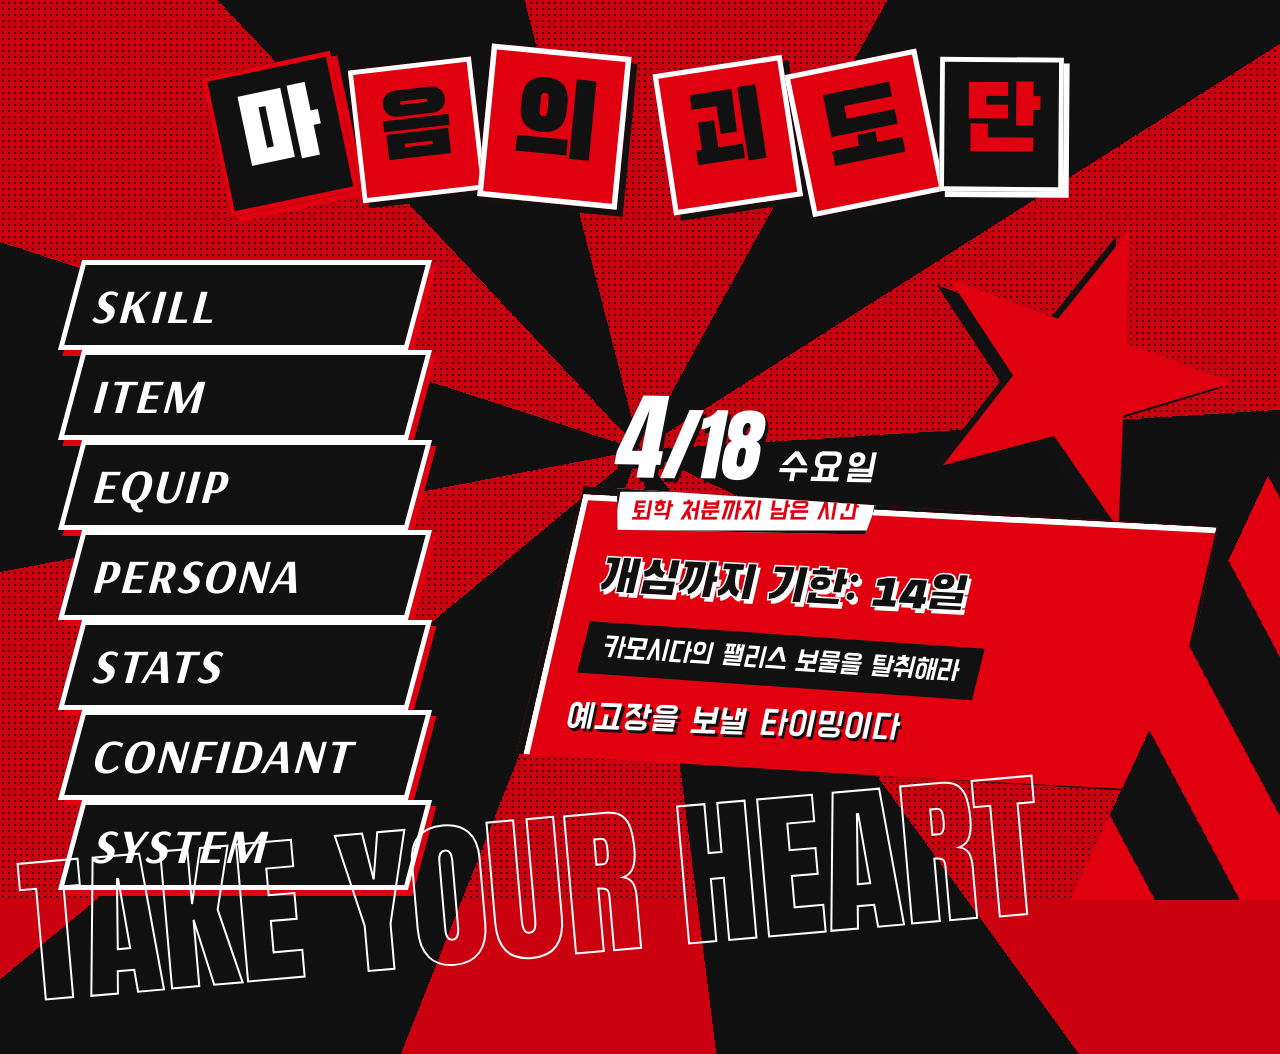
==== commit c873cbc8: "Add files via upload" ====
--- a/index.html
+++ b/index.html
@@ -4,7 +4,7 @@
 <head>
     <meta charset="UTF-8">
     <meta name="viewport" content="width=device-width, initial-scale=1.0">
-    <title>카미가카리 | KAMIGAKARI</title>
+    <title>페르소나 | PERSONA</title>
     <!-- Fonts -->
     <link
         href="https://fonts.googleapis.com/css2?family=Anton&family=Black+Han+Sans&family=Do+Hyeon&family=Arsenal:ital,wght@0,400;0,700;1,400;1,700&display=swap"
--- a/style.css
+++ b/style.css
@@ -378,4 +378,112 @@
     box-shadow: 6px 6px 0 var(--p5-white);
     transform: skewX(-20deg) scale(1.1);
     animation: p5HoverShake 0.1s infinite alternate;
+}
+
+/* --- Mobile Optimization --- */
+@media screen and (max-width: 768px) {
+    .container {
+        padding: 20px 10px;
+    }
+
+    .ransom-note {
+        font-size: 3.5rem;
+    }
+
+    .char-box {
+        padding: 5px 10px;
+    }
+
+    .content-panel {
+        flex-direction: column;
+        padding: 0 10px;
+        gap: 40px;
+    }
+
+    .main-menu {
+        width: 100%;
+        max-width: 350px;
+        margin: 0 auto;
+    }
+
+    .menu-item a {
+        font-size: 2rem;
+        padding: 8px 15px;
+        border-width: 3px;
+        box-shadow: 4px 4px 0 var(--p5-red);
+    }
+
+    .menu-item:hover a {
+        box-shadow: 4px 4px 0 var(--p5-white);
+    }
+
+    .info-box {
+        width: 100%;
+        max-width: 400px;
+        transform: rotate(2deg) skewX(-5deg);
+    }
+
+    .date-container {
+        font-size: 3.5rem;
+        transform: translateX(10px) rotate(-2deg);
+    }
+
+    .date-container .month {
+        font-size: 4.5rem;
+    }
+
+    .date-container .weekday {
+        font-size: 1.8rem;
+    }
+
+    .alert-box {
+        padding: 15px 20px;
+        border-width: 5px;
+        box-shadow: 10px 10px 0 var(--p5-black), inset 4px 4px 0 var(--p5-white);
+    }
+
+    .alert-label {
+        font-size: 1.2rem;
+        padding: 3px 10px;
+        transform: rotate(-3deg) translateY(-25px);
+    }
+
+    .alert-title {
+        font-size: 2rem;
+        margin-top: -10px;
+    }
+
+    .alert-subtitle {
+        font-size: 1.3rem;
+        padding: 5px 12px;
+        margin-top: 15px;
+    }
+
+    .alert-action {
+        font-size: 1.6rem;
+        margin-top: 10px;
+    }
+
+    .decorative-star {
+        font-size: 12rem;
+        right: -5%;
+        top: 5%;
+    }
+
+    .decorative-text {
+        font-size: 4rem;
+        bottom: -20px;
+        left: 10px;
+    }
+
+    .back-link {
+        font-size: 1.6rem;
+        padding: 8px 20px;
+        box-shadow: 4px 4px 0 var(--p5-red);
+        border-width: 3px;
+    }
+
+    .back-link:hover {
+        box-shadow: 4px 4px 0 var(--p5-white);
+    }
 }
